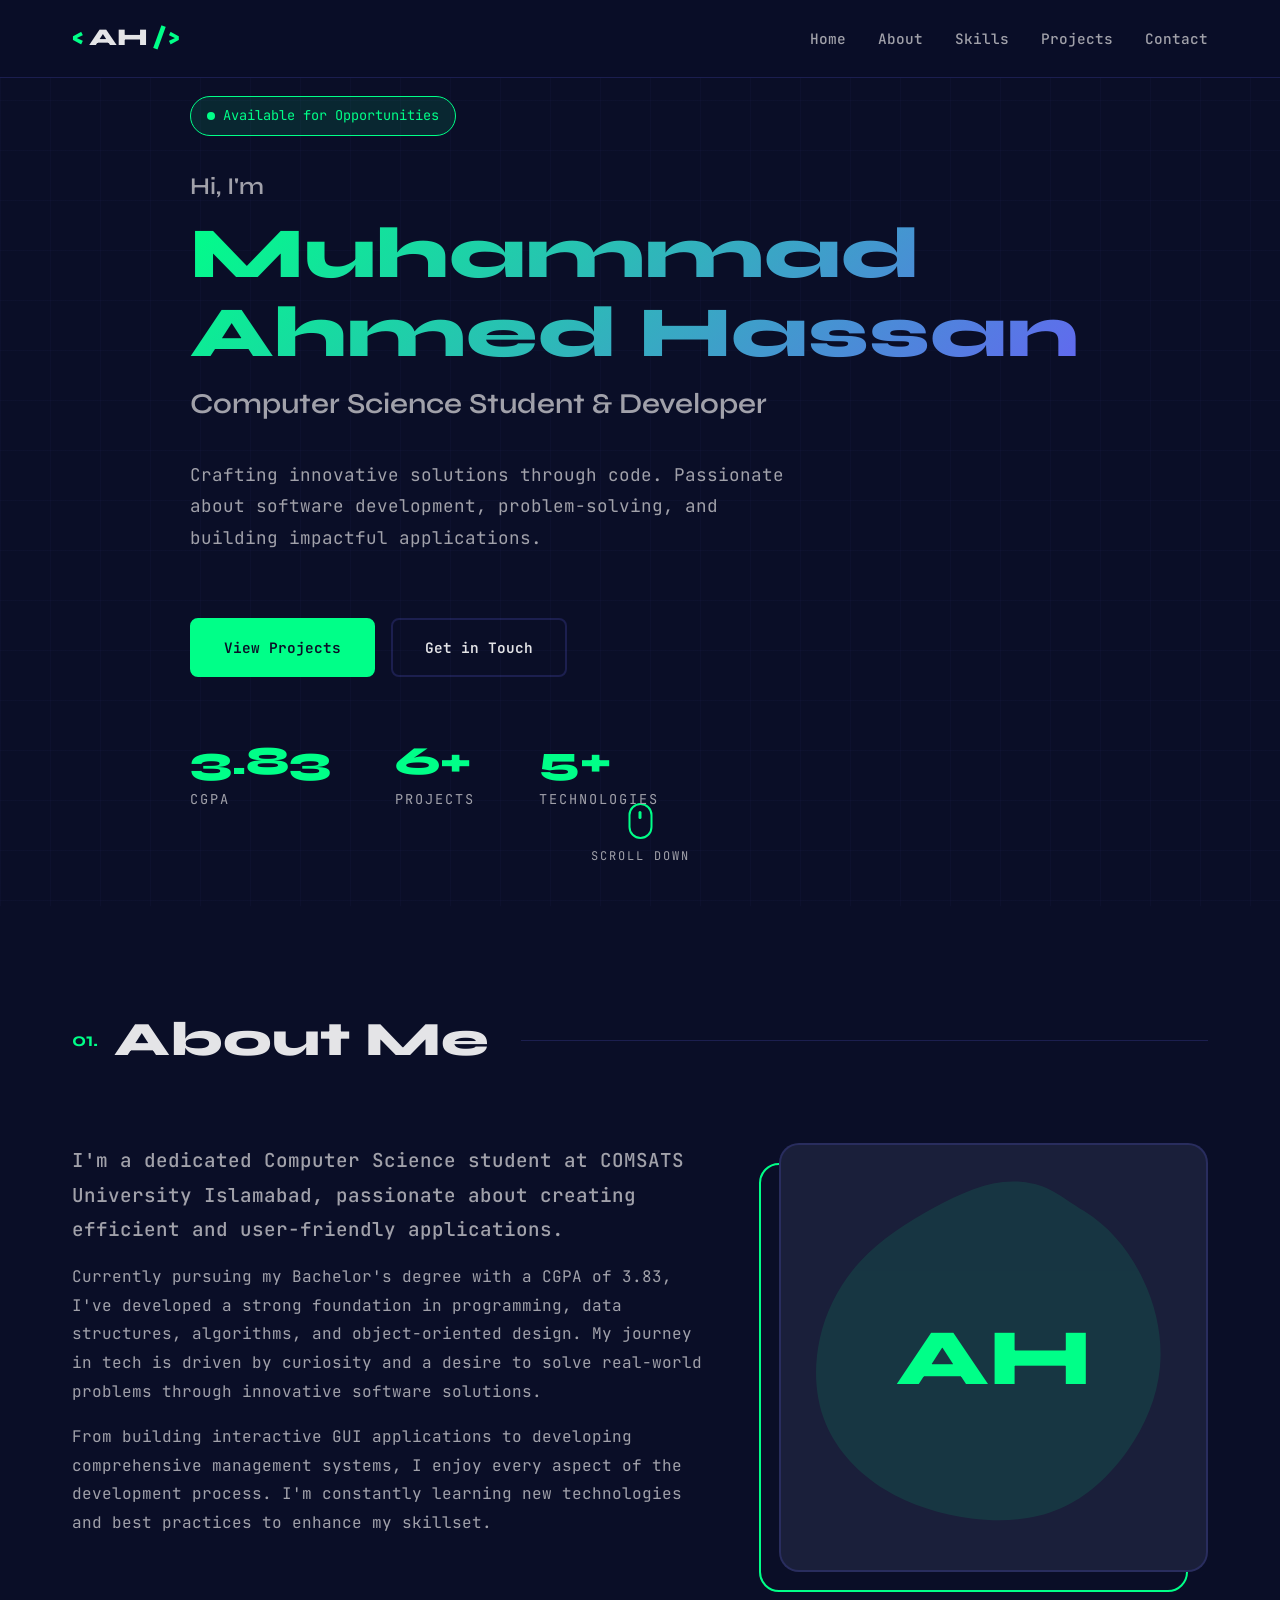
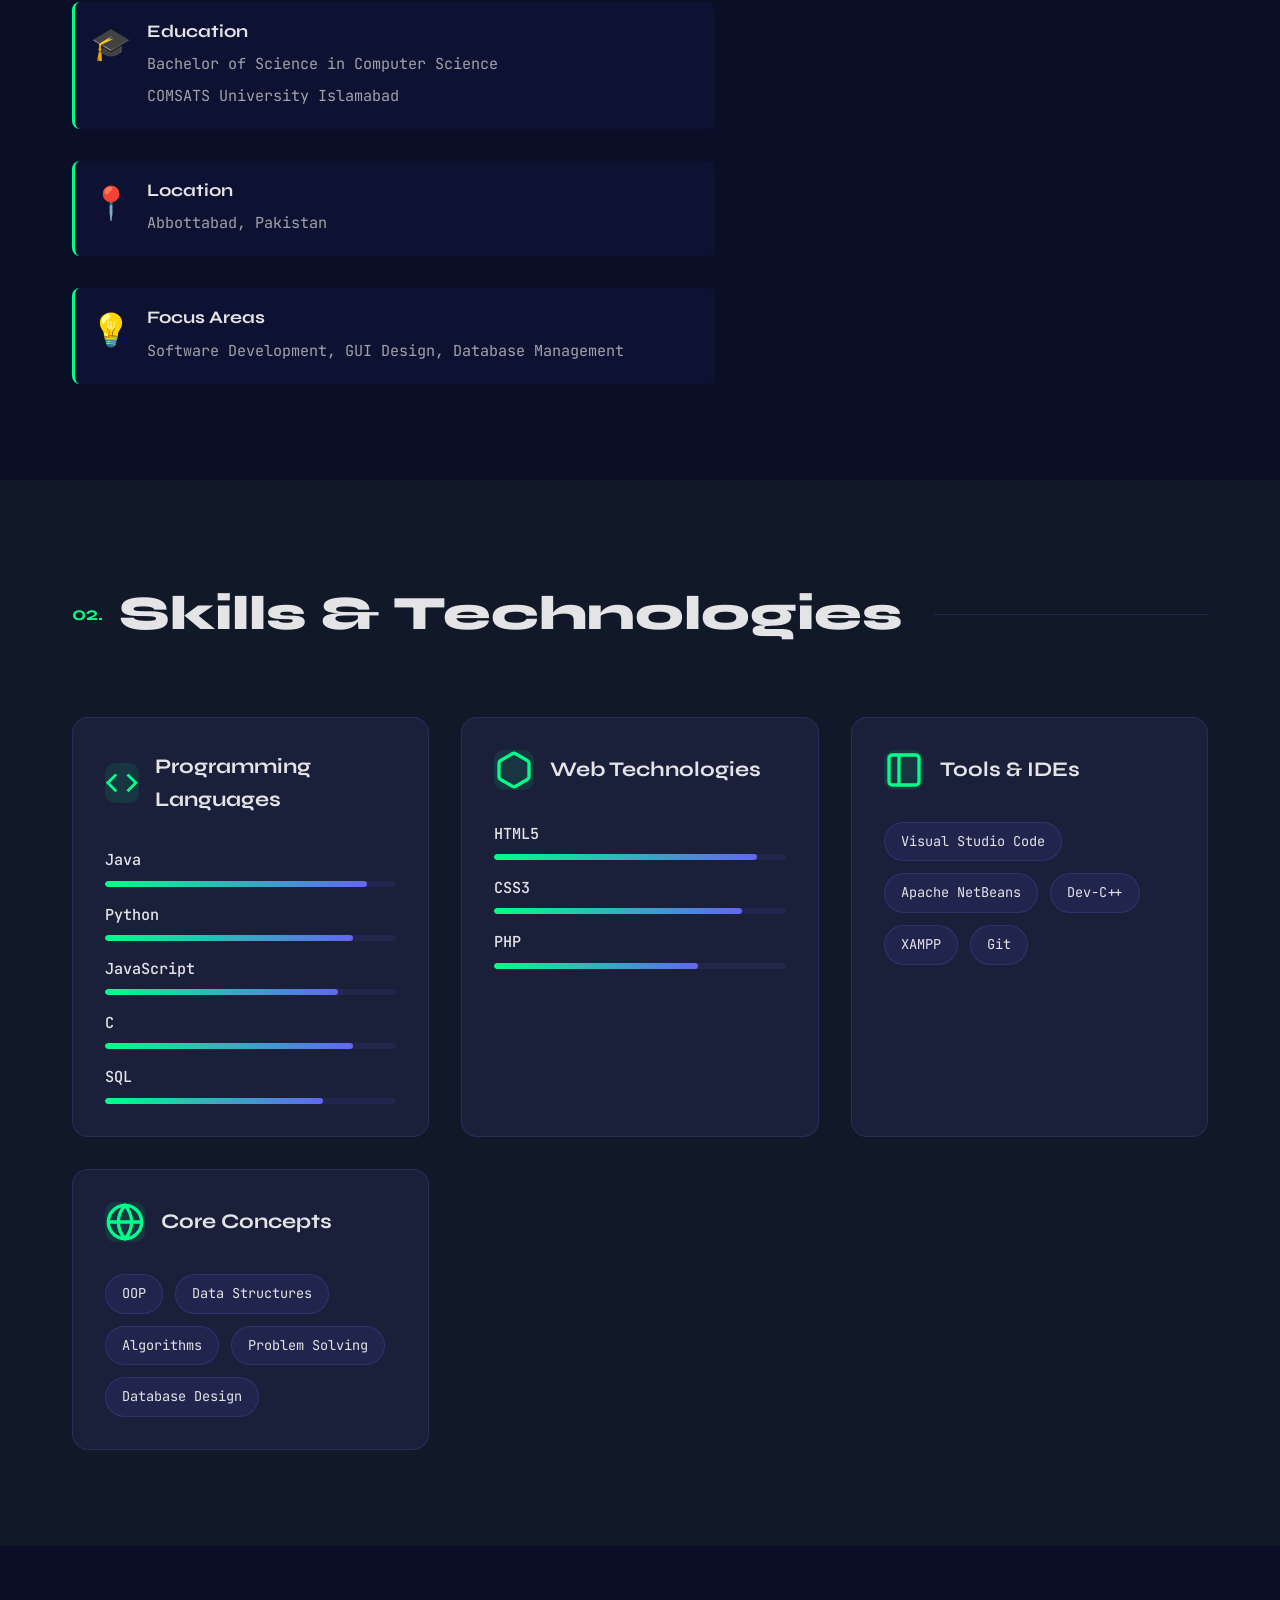
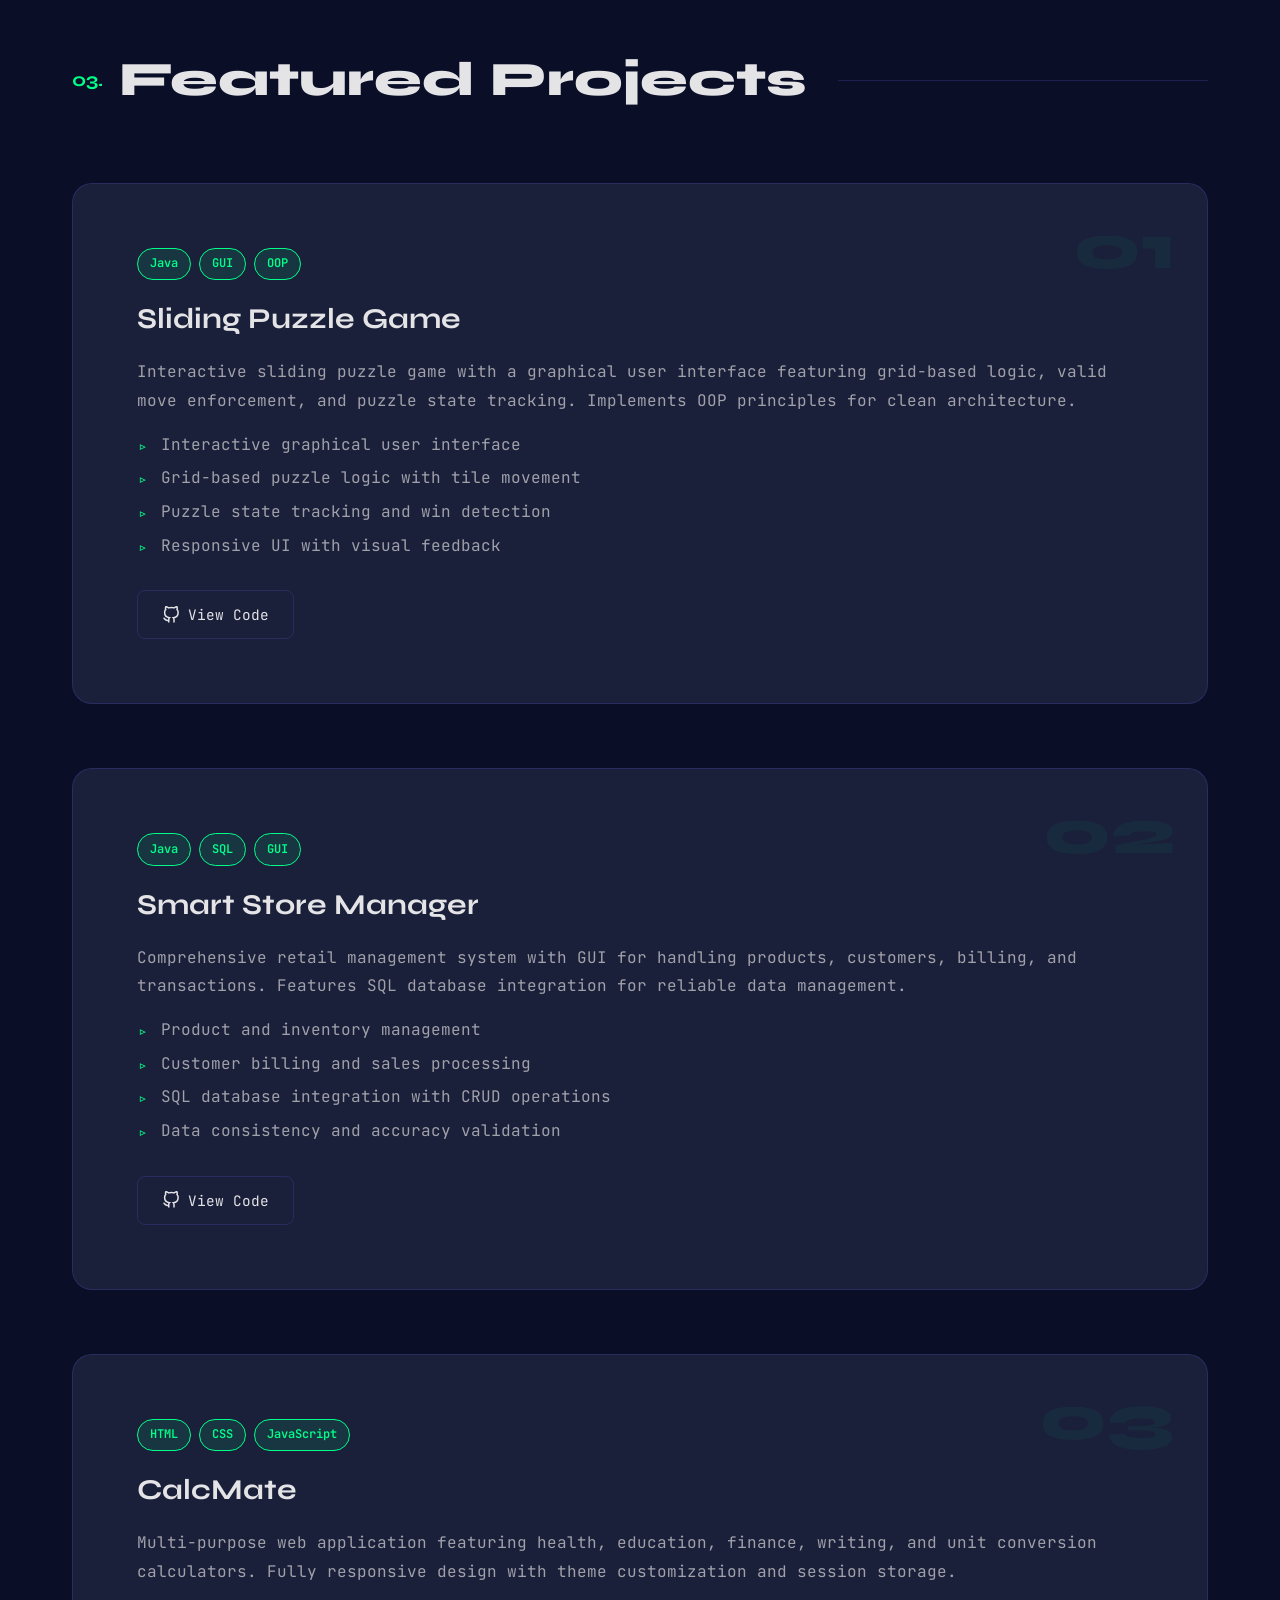
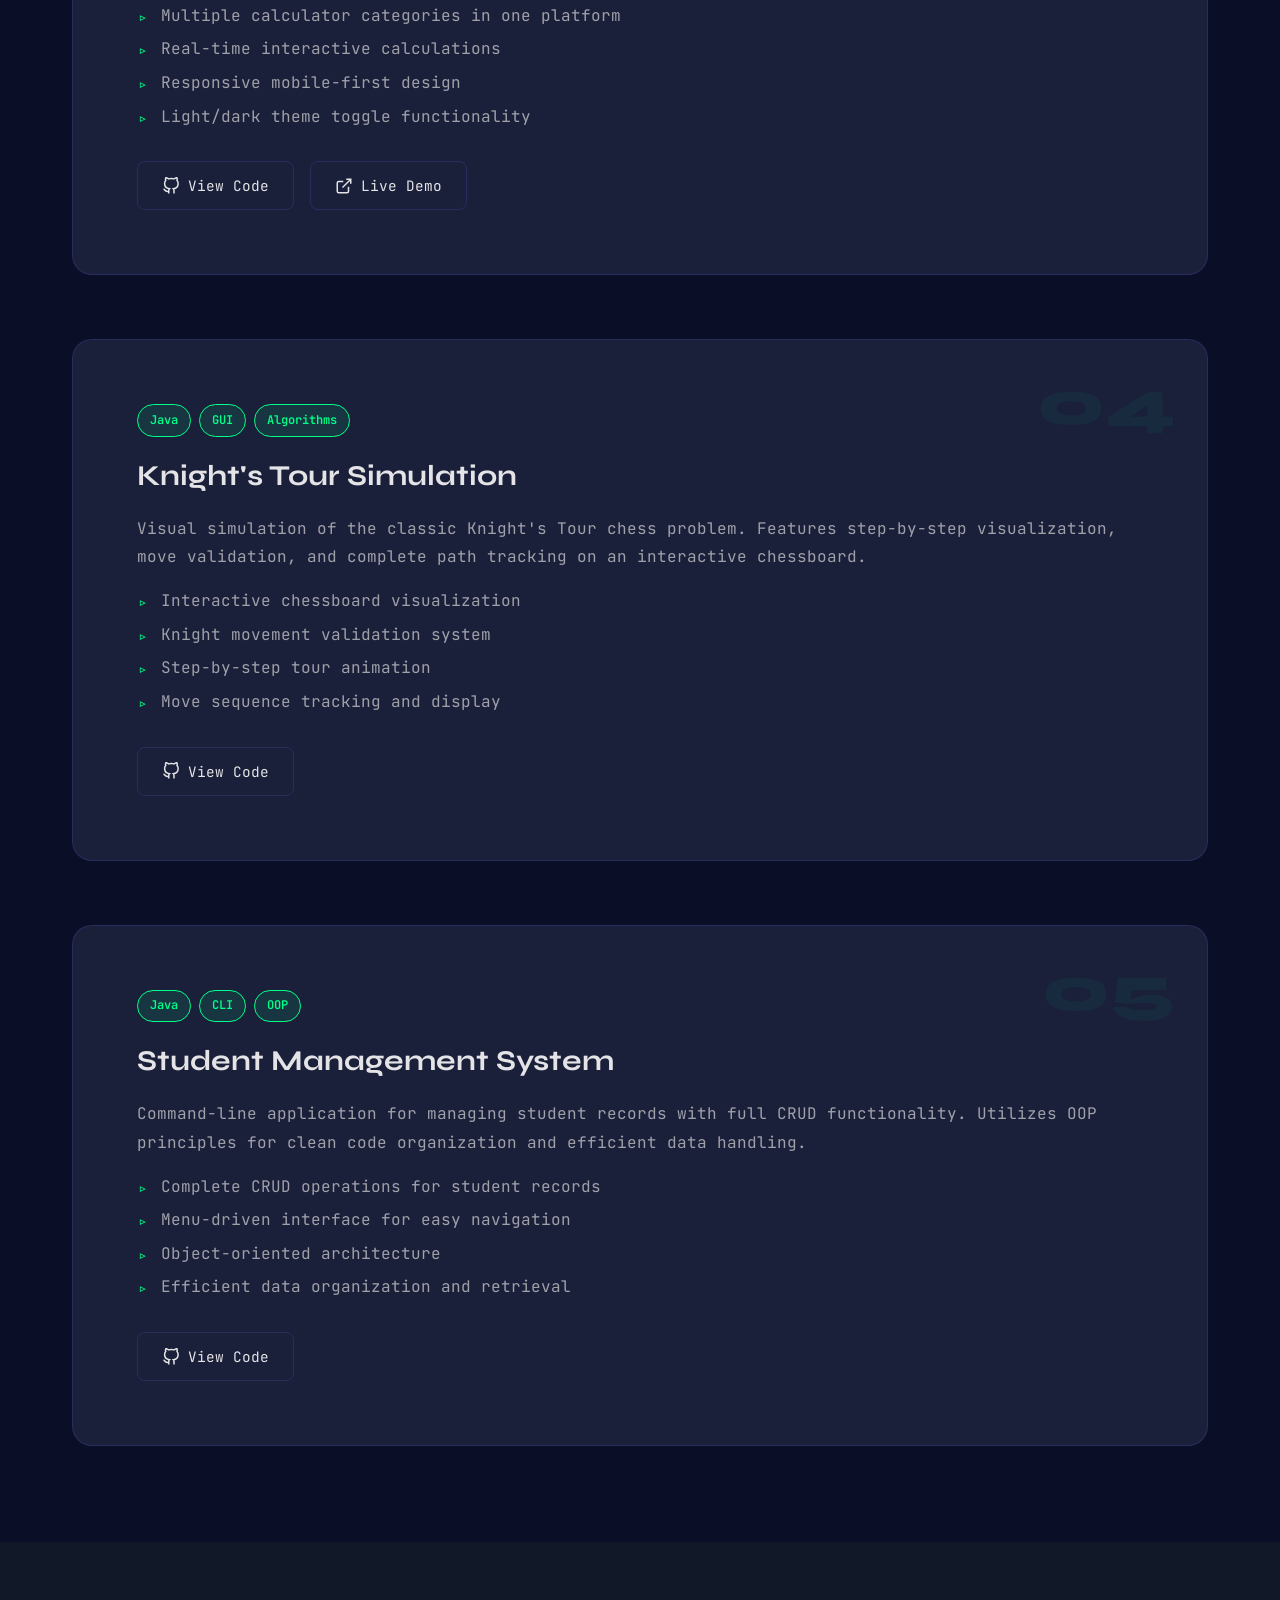
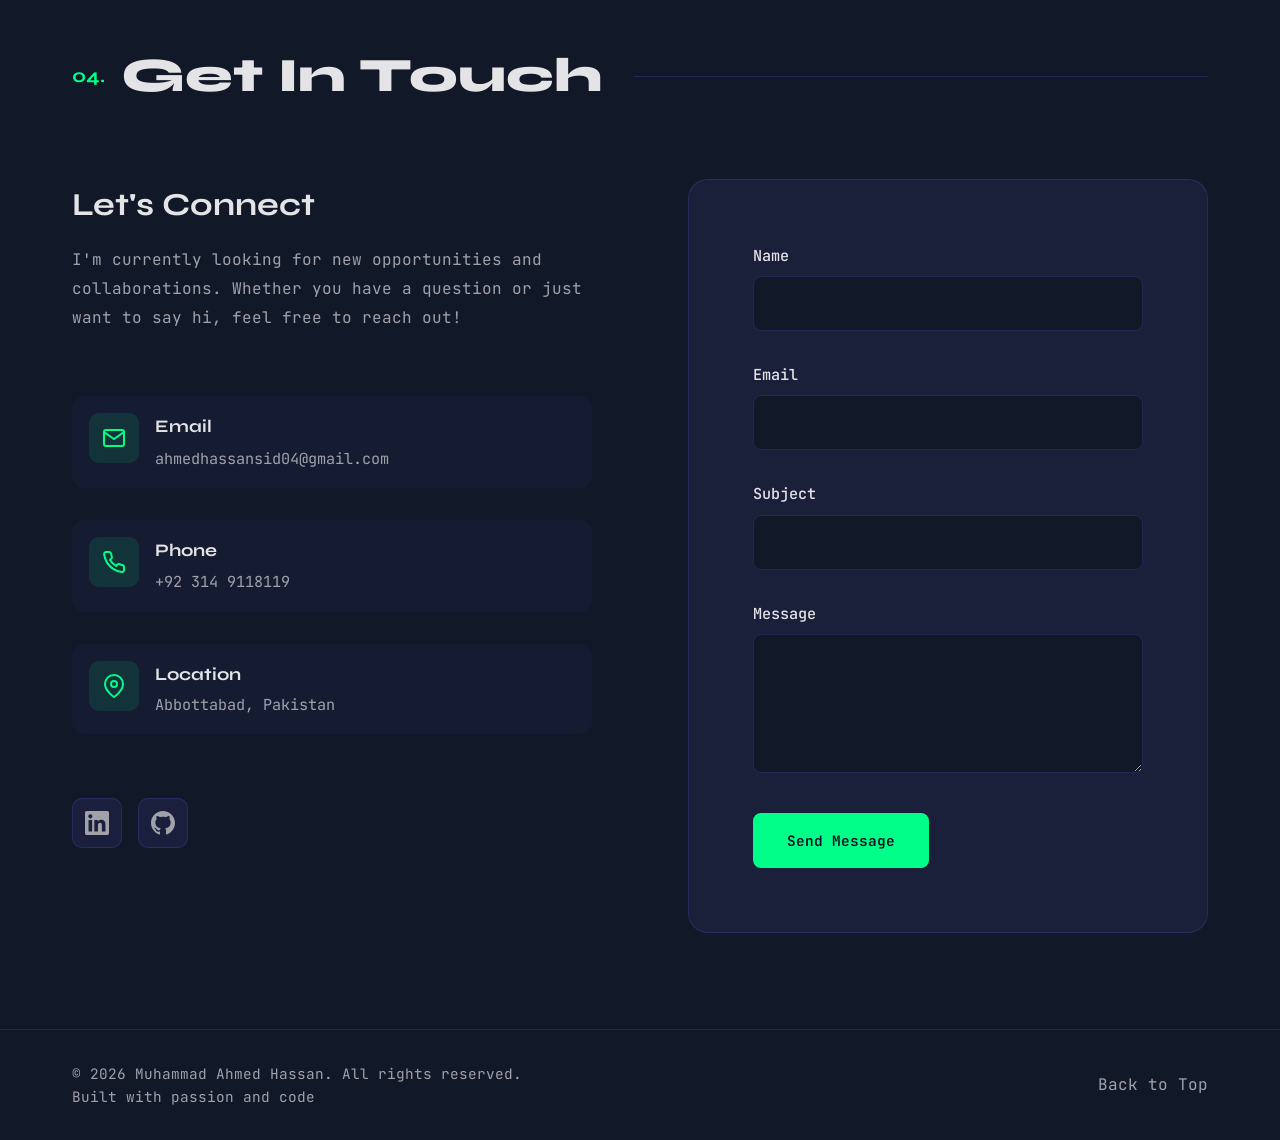
==== index.html @ cdd97c16 "Initial upload" ====
<!DOCTYPE html>
<html lang="en">
<head>
    <meta charset="UTF-8">
    <meta name="viewport" content="width=device-width, initial-scale=1.0">
    <title>Muhammad Ahmed Hassan - Computer Science Portfolio</title>
    <link rel="stylesheet" href="styles.css">
    <link href="https://fonts.googleapis.com/css2?family=Syne:wght@400;600;700;800&family=JetBrains+Mono:wght@300;400;500&display=swap" rel="stylesheet">
</head>
<body>
    <!-- Navigation -->
    <nav class="navbar" id="navbar">
        <div class="nav-container">
            <div class="logo">
                <span class="logo-bracket">&lt;</span>
                <span class="logo-text">AH</span>
                <span class="logo-bracket">/&gt;</span>
            </div>
            <ul class="nav-menu" id="nav-menu">
                <li><a href="#home" class="nav-link">Home</a></li>
                <li><a href="#about" class="nav-link">About</a></li>
                <li><a href="#skills" class="nav-link">Skills</a></li>
                <li><a href="#projects" class="nav-link">Projects</a></li>
                <li><a href="#contact" class="nav-link">Contact</a></li>
            </ul>
            <div class="hamburger" id="hamburger">
                <span></span>
                <span></span>
                <span></span>
            </div>
        </div>
    </nav>

    <!-- Hero Section -->
    <section id="home" class="hero">
        <div class="hero-grid"></div>
        <div class="hero-content">
            <div class="hero-tag">
                <span class="tag-dot"></span>
                Available for Opportunities
            </div>
            <h1 class="hero-title">
                <span class="title-line">Hi, I'm</span>
                <span class="title-name">Muhammad Ahmed Hassan</span>
                <span class="title-role">Computer Science Student & Developer</span>
            </h1>
            <p class="hero-description">
                Crafting innovative solutions through code. Passionate about software development, 
                problem-solving, and building impactful applications.
            </p>
            <div class="hero-buttons">
                <a href="#projects" class="btn btn-primary">View Projects</a>
                <a href="#contact" class="btn btn-secondary">Get in Touch</a>
            </div>
            <div class="hero-stats">
                <div class="stat">
                    <span class="stat-number">3.83</span>
                    <span class="stat-label">CGPA</span>
                </div>
                <div class="stat">
                    <span class="stat-number">6+</span>
                    <span class="stat-label">Projects</span>
                </div>
                <div class="stat">
                    <span class="stat-number">5+</span>
                    <span class="stat-label">Technologies</span>
                </div>
            </div>
        </div>
        <div class="scroll-indicator">
            <div class="mouse">
                <div class="wheel"></div>
            </div>
            <span>Scroll Down</span>
        </div>
    </section>

    <!-- About Section -->
    <section id="about" class="about">
        <div class="container">
            <div class="section-header">
                <span class="section-number">01.</span>
                <h2 class="section-title">About Me</h2>
                <div class="section-line"></div>
            </div>
            <div class="about-content">
                <div class="about-text">
                    <p class="about-intro">
                        I'm a dedicated Computer Science student at COMSATS University Islamabad, 
                        passionate about creating efficient and user-friendly applications.
                    </p>
                    <p>
                        Currently pursuing my Bachelor's degree with a CGPA of 3.83, I've developed 
                        a strong foundation in programming, data structures, algorithms, and 
                        object-oriented design. My journey in tech is driven by curiosity and 
                        a desire to solve real-world problems through innovative software solutions.
                    </p>
                    <p>
                        From building interactive GUI applications to developing comprehensive 
                        management systems, I enjoy every aspect of the development process. 
                        I'm constantly learning new technologies and best practices to enhance 
                        my skillset.
                    </p>
                    <div class="about-highlights">
                        <div class="highlight-item">
                            <div class="highlight-icon">🎓</div>
                            <div class="highlight-text">
                                <h4>Education</h4>
                                <p>Bachelor of Science in Computer Science</p>
                                <p class="highlight-detail">COMSATS University Islamabad</p>
                            </div>
                        </div>
                        <div class="highlight-item">
                            <div class="highlight-icon">📍</div>
                            <div class="highlight-text">
                                <h4>Location</h4>
                                <p>Abbottabad, Pakistan</p>
                            </div>
                        </div>
                        <div class="highlight-item">
                            <div class="highlight-icon">💡</div>
                            <div class="highlight-text">
                                <h4>Focus Areas</h4>
                                <p>Software Development, GUI Design, Database Management</p>
                            </div>
                        </div>
                    </div>
                </div>
                <div class="about-image">
                    <div class="image-frame">
                        <div class="image-placeholder">
                            <svg viewBox="0 0 200 200" xmlns="http://www.w3.org/2000/svg">
                                <path fill="#00ff88" d="M42.7,-68.9C54.9,-61.4,64.3,-49.7,70.5,-36.6C76.7,-23.6,79.7,-9.2,78.4,4.7C77.1,18.6,71.5,32,63.2,43.8C54.9,55.6,43.9,65.8,31.2,71.3C18.5,76.8,4.1,77.6,-10.3,75.8C-24.7,74,-39.1,69.6,-51.3,62.1C-63.5,54.6,-73.5,44,-78.8,31.5C-84.1,19,-84.7,4.6,-81.7,-8.9C-78.7,-22.4,-72.1,-35,-62.6,-45.3C-53.1,-55.6,-40.7,-63.6,-27.6,-70.7C-14.5,-77.8,-0.7,-84,12.8,-82.7C26.3,-81.4,30.5,-76.4,42.7,-68.9Z" transform="translate(100 100)" />
                            </svg>
                            <div class="profile-initial">AH</div>
                        </div>
                    </div>
                    <div class="image-decoration"></div>
                </div>
            </div>
        </div>
    </section>

    <!-- Skills Section -->
    <section id="skills" class="skills">
        <div class="container">
            <div class="section-header">
                <span class="section-number">02.</span>
                <h2 class="section-title">Skills & Technologies</h2>
                <div class="section-line"></div>
            </div>
            <div class="skills-grid">
                <div class="skill-category">
                    <div class="category-header">
                        <div class="category-icon">
                            <svg viewBox="0 0 24 24" fill="none" stroke="currentColor" stroke-width="2">
                                <polyline points="16 18 22 12 16 6"></polyline>
                                <polyline points="8 6 2 12 8 18"></polyline>
                            </svg>
                        </div>
                        <h3>Programming Languages</h3>
                    </div>
                    <div class="skills-list">
                        <div class="skill-item">
                            <span class="skill-name">Java</span>
                            <div class="skill-bar">
                                <div class="skill-progress" style="--progress: 90%"></div>
                            </div>
                        </div>
                        <div class="skill-item">
                            <span class="skill-name">Python</span>
                            <div class="skill-bar">
                                <div class="skill-progress" style="--progress: 85%"></div>
                            </div>
                        </div>
                        <div class="skill-item">
                            <span class="skill-name">JavaScript</span>
                            <div class="skill-bar">
                                <div class="skill-progress" style="--progress: 80%"></div>
                            </div>
                        </div>
                        <div class="skill-item">
                            <span class="skill-name">C</span>
                            <div class="skill-bar">
                                <div class="skill-progress" style="--progress: 85%"></div>
                            </div>
                        </div>
                        <div class="skill-item">
                            <span class="skill-name">SQL</span>
                            <div class="skill-bar">
                                <div class="skill-progress" style="--progress: 75%"></div>
                            </div>
                        </div>
                    </div>
                </div>

                <div class="skill-category">
                    <div class="category-header">
                        <div class="category-icon">
                            <svg viewBox="0 0 24 24" fill="none" stroke="currentColor" stroke-width="2">
                                <path d="M21 16V8a2 2 0 0 0-1-1.73l-7-4a2 2 0 0 0-2 0l-7 4A2 2 0 0 0 3 8v8a2 2 0 0 0 1 1.73l7 4a2 2 0 0 0 2 0l7-4A2 2 0 0 0 21 16z"></path>
                            </svg>
                        </div>
                        <h3>Web Technologies</h3>
                    </div>
                    <div class="skills-list">
                        <div class="skill-item">
                            <span class="skill-name">HTML5</span>
                            <div class="skill-bar">
                                <div class="skill-progress" style="--progress: 90%"></div>
                            </div>
                        </div>
                        <div class="skill-item">
                            <span class="skill-name">CSS3</span>
                            <div class="skill-bar">
                                <div class="skill-progress" style="--progress: 85%"></div>
                            </div>
                        </div>
                        <div class="skill-item">
                            <span class="skill-name">PHP</span>
                            <div class="skill-bar">
                                <div class="skill-progress" style="--progress: 70%"></div>
                            </div>
                        </div>
                    </div>
                </div>

                <div class="skill-category">
                    <div class="category-header">
                        <div class="category-icon">
                            <svg viewBox="0 0 24 24" fill="none" stroke="currentColor" stroke-width="2">
                                <rect x="3" y="3" width="18" height="18" rx="2" ry="2"></rect>
                                <line x1="9" y1="3" x2="9" y2="21"></line>
                            </svg>
                        </div>
                        <h3>Tools & IDEs</h3>
                    </div>
                    <div class="tech-tags">
                        <span class="tech-tag">Visual Studio Code</span>
                        <span class="tech-tag">Apache NetBeans</span>
                        <span class="tech-tag">Dev-C++</span>
                        <span class="tech-tag">XAMPP</span>
                        <span class="tech-tag">Git</span>
                    </div>
                </div>

                <div class="skill-category">
                    <div class="category-header">
                        <div class="category-icon">
                            <svg viewBox="0 0 24 24" fill="none" stroke="currentColor" stroke-width="2">
                                <circle cx="12" cy="12" r="10"></circle>
                                <line x1="2" y1="12" x2="22" y2="12"></line>
                                <path d="M12 2a15.3 15.3 0 0 1 4 10 15.3 15.3 0 0 1-4 10 15.3 15.3 0 0 1-4-10 15.3 15.3 0 0 1 4-10z"></path>
                            </svg>
                        </div>
                        <h3>Core Concepts</h3>
                    </div>
                    <div class="tech-tags">
                        <span class="tech-tag">OOP</span>
                        <span class="tech-tag">Data Structures</span>
                        <span class="tech-tag">Algorithms</span>
                        <span class="tech-tag">Problem Solving</span>
                        <span class="tech-tag">Database Design</span>
                    </div>
                </div>
            </div>
        </div>
    </section>

    <!-- Projects Section -->
    <section id="projects" class="projects">
        <div class="container">
            <div class="section-header">
                <span class="section-number">03.</span>
                <h2 class="section-title">Featured Projects</h2>
                <div class="section-line"></div>
            </div>
            <div class="projects-grid">
                <!-- Project 1 -->
                <div class="project-card" data-category="java">
                    <div class="project-number">01</div>
                    <div class="project-content">
                        <div class="project-tags">
                            <span class="tag">Java</span>
                            <span class="tag">GUI</span>
                            <span class="tag">OOP</span>
                        </div>
                        <h3 class="project-title">Sliding Puzzle Game</h3>
                        <p class="project-description">
                            Interactive sliding puzzle game with a graphical user interface featuring 
                            grid-based logic, valid move enforcement, and puzzle state tracking. 
                            Implements OOP principles for clean architecture.
                        </p>
                        <ul class="project-features">
                            <li>Interactive graphical user interface</li>
                            <li>Grid-based puzzle logic with tile movement</li>
                            <li>Puzzle state tracking and win detection</li>
                            <li>Responsive UI with visual feedback</li>
                        </ul>
                        <div class="project-links">
                            <a href="#" class="project-link">
                                <svg viewBox="0 0 24 24" fill="none" stroke="currentColor" stroke-width="2">
                                    <path d="M9 19c-5 1.5-5-2.5-7-3m14 6v-3.87a3.37 3.37 0 0 0-.94-2.61c3.14-.35 6.44-1.54 6.44-7A5.44 5.44 0 0 0 20 4.77 5.07 5.07 0 0 0 19.91 1S18.73.65 16 2.48a13.38 13.38 0 0 0-7 0C6.27.65 5.09 1 5.09 1A5.07 5.07 0 0 0 5 4.77a5.44 5.44 0 0 0-1.5 3.78c0 5.42 3.3 6.61 6.44 7A3.37 3.37 0 0 0 9 18.13V22"></path>
                                </svg>
                                View Code
                            </a>
                        </div>
                    </div>
                </div>

                <!-- Project 2 -->
                <div class="project-card" data-category="java">
                    <div class="project-number">02</div>
                    <div class="project-content">
                        <div class="project-tags">
                            <span class="tag">Java</span>
                            <span class="tag">SQL</span>
                            <span class="tag">GUI</span>
                        </div>
                        <h3 class="project-title">Smart Store Manager</h3>
                        <p class="project-description">
                            Comprehensive retail management system with GUI for handling products, 
                            customers, billing, and transactions. Features SQL database integration 
                            for reliable data management.
                        </p>
                        <ul class="project-features">
                            <li>Product and inventory management</li>
                            <li>Customer billing and sales processing</li>
                            <li>SQL database integration with CRUD operations</li>
                            <li>Data consistency and accuracy validation</li>
                        </ul>
                        <div class="project-links">
                            <a href="#" class="project-link">
                                <svg viewBox="0 0 24 24" fill="none" stroke="currentColor" stroke-width="2">
                                    <path d="M9 19c-5 1.5-5-2.5-7-3m14 6v-3.87a3.37 3.37 0 0 0-.94-2.61c3.14-.35 6.44-1.54 6.44-7A5.44 5.44 0 0 0 20 4.77 5.07 5.07 0 0 0 19.91 1S18.73.65 16 2.48a13.38 13.38 0 0 0-7 0C6.27.65 5.09 1 5.09 1A5.07 5.07 0 0 0 5 4.77a5.44 5.44 0 0 0-1.5 3.78c0 5.42 3.3 6.61 6.44 7A3.37 3.37 0 0 0 9 18.13V22"></path>
                                </svg>
                                View Code
                            </a>
                        </div>
                    </div>
                </div>

                <!-- Project 3 -->
                <div class="project-card" data-category="web">
                    <div class="project-number">03</div>
                    <div class="project-content">
                        <div class="project-tags">
                            <span class="tag">HTML</span>
                            <span class="tag">CSS</span>
                            <span class="tag">JavaScript</span>
                        </div>
                        <h3 class="project-title">CalcMate</h3>
                        <p class="project-description">
                            Multi-purpose web application featuring health, education, finance, 
                            writing, and unit conversion calculators. Fully responsive design 
                            with theme customization and session storage.
                        </p>
                        <ul class="project-features">
                            <li>Multiple calculator categories in one platform</li>
                            <li>Real-time interactive calculations</li>
                            <li>Responsive mobile-first design</li>
                            <li>Light/dark theme toggle functionality</li>
                        </ul>
                        <div class="project-links">
                            <a href="#" class="project-link">
                                <svg viewBox="0 0 24 24" fill="none" stroke="currentColor" stroke-width="2">
                                    <path d="M9 19c-5 1.5-5-2.5-7-3m14 6v-3.87a3.37 3.37 0 0 0-.94-2.61c3.14-.35 6.44-1.54 6.44-7A5.44 5.44 0 0 0 20 4.77 5.07 5.07 0 0 0 19.91 1S18.73.65 16 2.48a13.38 13.38 0 0 0-7 0C6.27.65 5.09 1 5.09 1A5.07 5.07 0 0 0 5 4.77a5.44 5.44 0 0 0-1.5 3.78c0 5.42 3.3 6.61 6.44 7A3.37 3.37 0 0 0 9 18.13V22"></path>
                                </svg>
                                View Code
                            </a>
                            <a href="#" class="project-link">
                                <svg viewBox="0 0 24 24" fill="none" stroke="currentColor" stroke-width="2">
                                    <path d="M18 13v6a2 2 0 0 1-2 2H5a2 2 0 0 1-2-2V8a2 2 0 0 1 2-2h6"></path>
                                    <polyline points="15 3 21 3 21 9"></polyline>
                                    <line x1="10" y1="14" x2="21" y2="3"></line>
                                </svg>
                                Live Demo
                            </a>
                        </div>
                    </div>
                </div>

                <!-- Project 4 -->
                <div class="project-card" data-category="java">
                    <div class="project-number">04</div>
                    <div class="project-content">
                        <div class="project-tags">
                            <span class="tag">Java</span>
                            <span class="tag">GUI</span>
                            <span class="tag">Algorithms</span>
                        </div>
                        <h3 class="project-title">Knight's Tour Simulation</h3>
                        <p class="project-description">
                            Visual simulation of the classic Knight's Tour chess problem. Features 
                            step-by-step visualization, move validation, and complete path tracking 
                            on an interactive chessboard.
                        </p>
                        <ul class="project-features">
                            <li>Interactive chessboard visualization</li>
                            <li>Knight movement validation system</li>
                            <li>Step-by-step tour animation</li>
                            <li>Move sequence tracking and display</li>
                        </ul>
                        <div class="project-links">
                            <a href="#" class="project-link">
                                <svg viewBox="0 0 24 24" fill="none" stroke="currentColor" stroke-width="2">
                                    <path d="M9 19c-5 1.5-5-2.5-7-3m14 6v-3.87a3.37 3.37 0 0 0-.94-2.61c3.14-.35 6.44-1.54 6.44-7A5.44 5.44 0 0 0 20 4.77 5.07 5.07 0 0 0 19.91 1S18.73.65 16 2.48a13.38 13.38 0 0 0-7 0C6.27.65 5.09 1 5.09 1A5.07 5.07 0 0 0 5 4.77a5.44 5.44 0 0 0-1.5 3.78c0 5.42 3.3 6.61 6.44 7A3.37 3.37 0 0 0 9 18.13V22"></path>
                                </svg>
                                View Code
                            </a>
                        </div>
                    </div>
                </div>

                <!-- Project 5 -->
                <div class="project-card" data-category="java">
                    <div class="project-number">05</div>
                    <div class="project-content">
                        <div class="project-tags">
                            <span class="tag">Java</span>
                            <span class="tag">CLI</span>
                            <span class="tag">OOP</span>
                        </div>
                        <h3 class="project-title">Student Management System</h3>
                        <p class="project-description">
                            Command-line application for managing student records with full CRUD 
                            functionality. Utilizes OOP principles for clean code organization 
                            and efficient data handling.
                        </p>
                        <ul class="project-features">
                            <li>Complete CRUD operations for student records</li>
                            <li>Menu-driven interface for easy navigation</li>
                            <li>Object-oriented architecture</li>
                            <li>Efficient data organization and retrieval</li>
                        </ul>
                        <div class="project-links">
                            <a href="#" class="project-link">
                                <svg viewBox="0 0 24 24" fill="none" stroke="currentColor" stroke-width="2">
                                    <path d="M9 19c-5 1.5-5-2.5-7-3m14 6v-3.87a3.37 3.37 0 0 0-.94-2.61c3.14-.35 6.44-1.54 6.44-7A5.44 5.44 0 0 0 20 4.77 5.07 5.07 0 0 0 19.91 1S18.73.65 16 2.48a13.38 13.38 0 0 0-7 0C6.27.65 5.09 1 5.09 1A5.07 5.07 0 0 0 5 4.77a5.44 5.44 0 0 0-1.5 3.78c0 5.42 3.3 6.61 6.44 7A3.37 3.37 0 0 0 9 18.13V22"></path>
                                </svg>
                                View Code
                            </a>
                        </div>
                    </div>
                </div>
            </div>
        </div>
    </section>

    <!-- Contact Section -->
    <section id="contact" class="contact">
        <div class="container">
            <div class="section-header">
                <span class="section-number">04.</span>
                <h2 class="section-title">Get In Touch</h2>
                <div class="section-line"></div>
            </div>
            <div class="contact-content">
                <div class="contact-info">
                    <h3>Let's Connect</h3>
                    <p>
                        I'm currently looking for new opportunities and collaborations. 
                        Whether you have a question or just want to say hi, feel free to reach out!
                    </p>
                    <div class="contact-details">
                        <div class="contact-item">
                            <div class="contact-icon">
                                <svg viewBox="0 0 24 24" fill="none" stroke="currentColor" stroke-width="2">
                                    <path d="M4 4h16c1.1 0 2 .9 2 2v12c0 1.1-.9 2-2 2H4c-1.1 0-2-.9-2-2V6c0-1.1.9-2 2-2z"></path>
                                    <polyline points="22,6 12,13 2,6"></polyline>
                                </svg>
                            </div>
                            <div class="contact-text">
                                <h4>Email</h4>
                                <a href="mailto:ahmedhassansid04@gmail.com">ahmedhassansid04@gmail.com</a>
                            </div>
                        </div>
                        <div class="contact-item">
                            <div class="contact-icon">
                                <svg viewBox="0 0 24 24" fill="none" stroke="currentColor" stroke-width="2">
                                    <path d="M22 16.92v3a2 2 0 0 1-2.18 2 19.79 19.79 0 0 1-8.63-3.07 19.5 19.5 0 0 1-6-6 19.79 19.79 0 0 1-3.07-8.67A2 2 0 0 1 4.11 2h3a2 2 0 0 1 2 1.72 12.84 12.84 0 0 0 .7 2.81 2 2 0 0 1-.45 2.11L8.09 9.91a16 16 0 0 0 6 6l1.27-1.27a2 2 0 0 1 2.11-.45 12.84 12.84 0 0 0 2.81.7A2 2 0 0 1 22 16.92z"></path>
                                </svg>
                            </div>
                            <div class="contact-text">
                                <h4>Phone</h4>
                                <a href="tel:+923149118119">+92 314 9118119</a>
                            </div>
                        </div>
                        <div class="contact-item">
                            <div class="contact-icon">
                                <svg viewBox="0 0 24 24" fill="none" stroke="currentColor" stroke-width="2">
                                    <path d="M21 10c0 7-9 13-9 13s-9-6-9-13a9 9 0 0 1 18 0z"></path>
                                    <circle cx="12" cy="10" r="3"></circle>
                                </svg>
                            </div>
                            <div class="contact-text">
                                <h4>Location</h4>
                                <p>Abbottabad, Pakistan</p>
                            </div>
                        </div>
                    </div>
                    <div class="social-links">
                        <a href="https://linkedin.com/in/ahmed-hassan-04-" target="_blank" class="social-link" aria-label="LinkedIn">
                            <svg viewBox="0 0 24 24" fill="currentColor">
                                <path d="M20.447 20.452h-3.554v-5.569c0-1.328-.027-3.037-1.852-3.037-1.853 0-2.136 1.445-2.136 2.939v5.667H9.351V9h3.414v1.561h.046c.477-.9 1.637-1.85 3.37-1.85 3.601 0 4.267 2.37 4.267 5.455v6.286zM5.337 7.433c-1.144 0-2.063-.926-2.063-2.065 0-1.138.92-2.063 2.063-2.063 1.14 0 2.064.925 2.064 2.063 0 1.139-.925 2.065-2.064 2.065zm1.782 13.019H3.555V9h3.564v11.452zM22.225 0H1.771C.792 0 0 .774 0 1.729v20.542C0 23.227.792 24 1.771 24h20.451C23.2 24 24 23.227 24 22.271V1.729C24 .774 23.2 0 22.222 0h.003z"/>
                            </svg>
                        </a>
                        <a href="https://github.com/ahmedhassan04" target="_blank" class="social-link" aria-label="GitHub">
                            <svg viewBox="0 0 24 24" fill="currentColor">
                                <path d="M12 0c-6.626 0-12 5.373-12 12 0 5.302 3.438 9.8 8.207 11.387.599.111.793-.261.793-.577v-2.234c-3.338.726-4.033-1.416-4.033-1.416-.546-1.387-1.333-1.756-1.333-1.756-1.089-.745.083-.729.083-.729 1.205.084 1.839 1.237 1.839 1.237 1.07 1.834 2.807 1.304 3.492.997.107-.775.418-1.305.762-1.604-2.665-.305-5.467-1.334-5.467-5.931 0-1.311.469-2.381 1.236-3.221-.124-.303-.535-1.524.117-3.176 0 0 1.008-.322 3.301 1.23.957-.266 1.983-.399 3.003-.404 1.02.005 2.047.138 3.006.404 2.291-1.552 3.297-1.23 3.297-1.23.653 1.653.242 2.874.118 3.176.77.84 1.235 1.911 1.235 3.221 0 4.609-2.807 5.624-5.479 5.921.43.372.823 1.102.823 2.222v3.293c0 .319.192.694.801.576 4.765-1.589 8.199-6.086 8.199-11.386 0-6.627-5.373-12-12-12z"/>
                            </svg>
                        </a>
                    </div>
                </div>
                <div class="contact-form">
                    <form id="contactForm">
                        <div class="form-group">
                            <label for="name">Name</label>
                            <input type="text" id="name" name="name" required>
                        </div>
                        <div class="form-group">
                            <label for="email">Email</label>
                            <input type="email" id="email" name="email" required>
                        </div>
                        <div class="form-group">
                            <label for="subject">Subject</label>
                            <input type="text" id="subject" name="subject" required>
                        </div>
                        <div class="form-group">
                            <label for="message">Message</label>
                            <textarea id="message" name="message" rows="5" required></textarea>
                        </div>
                        <button type="submit" class="btn btn-primary">Send Message</button>
                    </form>
                </div>
            </div>
        </div>
    </section>

    <!-- Footer -->
    <footer class="footer">
        <div class="container">
            <div class="footer-content">
                <div class="footer-text">
                    <p>&copy; 2026 Muhammad Ahmed Hassan. All rights reserved.</p>
                    <p>Built with passion and code</p>
                </div>
                <div class="footer-links">
                    <a href="#home">Back to Top</a>
                </div>
            </div>
        </div>
    </footer>

    <script src="script.js"></script>
</body>
</html>
---- styles.css ----
/* ========================================
   CSS Variables & Reset
   ======================================== */
:root {
    /* Colors */
    --primary: #00ff88;
    --primary-dark: #00cc6d;
    --secondary: #0a0e27;
    --accent: #6366f1;
    --text-primary: #e4e4e7;
    --text-secondary: #a1a1aa;
    --bg-primary: #0a0e27;
    --bg-secondary: #111827;
    --bg-card: #1a1f3a;
    --border-color: rgba(99, 102, 241, 0.2);
    
    /* Typography */
    --font-display: 'Syne', sans-serif;
    --font-body: 'JetBrains Mono', monospace;
    
    /* Spacing */
    --spacing-xs: 0.5rem;
    --spacing-sm: 1rem;
    --spacing-md: 2rem;
    --spacing-lg: 4rem;
    --spacing-xl: 6rem;
    
    /* Transitions */
    --transition-fast: 0.2s ease;
    --transition-normal: 0.3s ease;
    --transition-slow: 0.6s ease;
}

* {
    margin: 0;
    padding: 0;
    box-sizing: border-box;
}

html {
    scroll-behavior: smooth;
    scroll-padding-top: 80px;
}

body {
    font-family: var(--font-body);
    background: var(--bg-primary);
    color: var(--text-primary);
    line-height: 1.6;
    overflow-x: hidden;
}

.container {
    max-width: 1200px;
    margin: 0 auto;
    padding: 0 var(--spacing-md);
}

/* ========================================
   Navigation
   ======================================== */
.navbar {
    position: fixed;
    top: 0;
    left: 0;
    right: 0;
    background: rgba(10, 14, 39, 0.95);
    backdrop-filter: blur(10px);
    border-bottom: 1px solid var(--border-color);
    z-index: 1000;
    transition: var(--transition-normal);
}

.nav-container {
    max-width: 1200px;
    margin: 0 auto;
    padding: 1.2rem var(--spacing-md);
    display: flex;
    justify-content: space-between;
    align-items: center;
}

.logo {
    font-family: var(--font-display);
    font-size: 1.5rem;
    font-weight: 800;
    display: flex;
    align-items: center;
    gap: 0.25rem;
}

.logo-bracket {
    color: var(--primary);
}

.logo-text {
    color: var(--text-primary);
}

.nav-menu {
    display: flex;
    list-style: none;
    gap: var(--spacing-md);
}

.nav-link {
    color: var(--text-secondary);
    text-decoration: none;
    font-size: 0.9rem;
    font-weight: 500;
    transition: var(--transition-fast);
    position: relative;
}

.nav-link::after {
    content: '';
    position: absolute;
    bottom: -5px;
    left: 0;
    width: 0;
    height: 2px;
    background: var(--primary);
    transition: var(--transition-normal);
}

.nav-link:hover {
    color: var(--primary);
}

.nav-link:hover::after {
    width: 100%;
}

.hamburger {
    display: none;
    flex-direction: column;
    gap: 5px;
    cursor: pointer;
}

.hamburger span {
    width: 25px;
    height: 2px;
    background: var(--primary);
    transition: var(--transition-fast);
}

/* ========================================
   Hero Section
   ======================================== */
.hero {
    min-height: 100vh;
    display: flex;
    align-items: center;
    justify-content: center;
    position: relative;
    padding: var(--spacing-xl) var(--spacing-md);
    overflow: hidden;
}

.hero-grid {
    position: absolute;
    top: 0;
    left: 0;
    right: 0;
    bottom: 0;
    background-image: 
        linear-gradient(rgba(99, 102, 241, 0.03) 1px, transparent 1px),
        linear-gradient(90deg, rgba(99, 102, 241, 0.03) 1px, transparent 1px);
    background-size: 50px 50px;
    animation: gridMove 20s linear infinite;
}

@keyframes gridMove {
    0% {
        transform: translate(0, 0);
    }
    100% {
        transform: translate(50px, 50px);
    }
}

.hero-content {
    max-width: 900px;
    position: relative;
    z-index: 1;
    animation: fadeInUp 1s ease;
}

@keyframes fadeInUp {
    from {
        opacity: 0;
        transform: translateY(30px);
    }
    to {
        opacity: 1;
        transform: translateY(0);
    }
}

.hero-tag {
    display: inline-flex;
    align-items: center;
    gap: 0.5rem;
    padding: 0.5rem 1rem;
    background: rgba(0, 255, 136, 0.1);
    border: 1px solid var(--primary);
    border-radius: 50px;
    font-size: 0.85rem;
    color: var(--primary);
    margin-bottom: var(--spacing-md);
    animation: fadeInUp 1s ease 0.2s backwards;
}

.tag-dot {
    width: 8px;
    height: 8px;
    background: var(--primary);
    border-radius: 50%;
    animation: pulse 2s ease-in-out infinite;
}

@keyframes pulse {
    0%, 100% {
        opacity: 1;
    }
    50% {
        opacity: 0.5;
    }
}

.hero-title {
    font-family: var(--font-display);
    display: flex;
    flex-direction: column;
    gap: 0.5rem;
    margin-bottom: var(--spacing-md);
}

.title-line {
    font-size: 1.5rem;
    font-weight: 600;
    color: var(--text-secondary);
    animation: fadeInUp 1s ease 0.3s backwards;
}

.title-name {
    font-size: clamp(2.5rem, 7vw, 4.5rem);
    font-weight: 800;
    background: linear-gradient(135deg, var(--primary) 0%, var(--accent) 100%);
    -webkit-background-clip: text;
    -webkit-text-fill-color: transparent;
    background-clip: text;
    line-height: 1.1;
    animation: fadeInUp 1s ease 0.4s backwards;
}

.title-role {
    font-size: clamp(1.2rem, 3vw, 1.8rem);
    font-weight: 600;
    color: var(--text-secondary);
    animation: fadeInUp 1s ease 0.5s backwards;
}

.hero-description {
    font-size: 1.1rem;
    color: var(--text-secondary);
    max-width: 600px;
    margin-bottom: var(--spacing-lg);
    line-height: 1.8;
    animation: fadeInUp 1s ease 0.6s backwards;
}

.hero-buttons {
    display: flex;
    gap: var(--spacing-sm);
    margin-bottom: var(--spacing-lg);
    animation: fadeInUp 1s ease 0.7s backwards;
    flex-wrap: wrap;
}

.btn {
    padding: 1rem 2rem;
    font-family: var(--font-body);
    font-size: 0.9rem;
    font-weight: 600;
    text-decoration: none;
    border-radius: 8px;
    transition: var(--transition-normal);
    cursor: pointer;
    border: 2px solid transparent;
    display: inline-flex;
    align-items: center;
    gap: 0.5rem;
}

.btn-primary {
    background: var(--primary);
    color: var(--bg-primary);
    border-color: var(--primary);
}

.btn-primary:hover {
    background: transparent;
    color: var(--primary);
    transform: translateY(-2px);
    box-shadow: 0 10px 30px rgba(0, 255, 136, 0.2);
}

.btn-secondary {
    background: transparent;
    color: var(--text-primary);
    border-color: var(--border-color);
}

.btn-secondary:hover {
    border-color: var(--primary);
    color: var(--primary);
    transform: translateY(-2px);
}

.hero-stats {
    display: flex;
    gap: var(--spacing-lg);
    animation: fadeInUp 1s ease 0.8s backwards;
}

.stat {
    display: flex;
    flex-direction: column;
}

.stat-number {
    font-family: var(--font-display);
    font-size: 2.5rem;
    font-weight: 800;
    color: var(--primary);
    line-height: 1;
}

.stat-label {
    font-size: 0.85rem;
    color: var(--text-secondary);
    text-transform: uppercase;
    letter-spacing: 2px;
    margin-top: 0.5rem;
}

.scroll-indicator {
    position: absolute;
    bottom: 40px;
    left: 50%;
    transform: translateX(-50%);
    display: flex;
    flex-direction: column;
    align-items: center;
    gap: 0.5rem;
    color: var(--text-secondary);
    font-size: 0.75rem;
    text-transform: uppercase;
    letter-spacing: 2px;
    animation: fadeInUp 1s ease 1s backwards;
}

.mouse {
    width: 24px;
    height: 36px;
    border: 2px solid var(--primary);
    border-radius: 15px;
    display: flex;
    justify-content: center;
    padding-top: 6px;
}

.wheel {
    width: 3px;
    height: 8px;
    background: var(--primary);
    border-radius: 2px;
    animation: mouseScroll 2s ease-in-out infinite;
}

@keyframes mouseScroll {
    0%, 100% {
        transform: translateY(0);
        opacity: 1;
    }
    50% {
        transform: translateY(8px);
        opacity: 0.5;
    }
}

/* ========================================
   Section Styles
   ======================================== */
section {
    padding: var(--spacing-xl) 0;
    position: relative;
}

.section-header {
    display: flex;
    align-items: center;
    gap: var(--spacing-sm);
    margin-bottom: var(--spacing-lg);
}

.section-number {
    font-family: var(--font-display);
    font-size: 1.2rem;
    font-weight: 700;
    color: var(--primary);
}

.section-title {
    font-family: var(--font-display);
    font-size: clamp(2rem, 5vw, 3rem);
    font-weight: 800;
    color: var(--text-primary);
    white-space: nowrap;
}

.section-line {
    flex: 1;
    height: 1px;
    background: var(--border-color);
    margin-left: var(--spacing-sm);
}

/* ========================================
   About Section
   ======================================== */
.about-content {
    display: grid;
    grid-template-columns: 1.5fr 1fr;
    gap: var(--spacing-lg);
    align-items: start;
}

.about-text p {
    color: var(--text-secondary);
    margin-bottom: var(--spacing-sm);
    line-height: 1.8;
}

.about-intro {
    font-size: 1.2rem;
    color: var(--text-primary);
    font-weight: 500;
}

.about-highlights {
    display: flex;
    flex-direction: column;
    gap: var(--spacing-md);
    margin-top: var(--spacing-lg);
}

.highlight-item {
    display: flex;
    gap: var(--spacing-sm);
    padding: var(--spacing-sm);
    background: rgba(99, 102, 241, 0.05);
    border-left: 3px solid var(--primary);
    border-radius: 8px;
    transition: var(--transition-normal);
}

.highlight-item:hover {
    background: rgba(99, 102, 241, 0.1);
    transform: translateX(5px);
}

.highlight-icon {
    font-size: 2rem;
}

.highlight-text h4 {
    font-family: var(--font-display);
    font-size: 1.1rem;
    color: var(--text-primary);
    margin-bottom: 0.25rem;
}

.highlight-text p {
    margin-bottom: 0.25rem;
    font-size: 0.95rem;
}

.highlight-detail {
    font-size: 0.85rem;
    color: var(--text-secondary);
}

.about-image {
    position: relative;
}

.image-frame {
    position: relative;
    border-radius: 20px;
    overflow: hidden;
    border: 2px solid var(--border-color);
    background: var(--bg-card);
}

.image-placeholder {
    aspect-ratio: 1;
    display: flex;
    align-items: center;
    justify-content: center;
    position: relative;
}

.image-placeholder svg {
    position: absolute;
    width: 100%;
    height: 100%;
    opacity: 0.1;
}

.profile-initial {
    font-family: var(--font-display);
    font-size: 5rem;
    font-weight: 800;
    color: var(--primary);
    z-index: 1;
}

.image-decoration {
    position: absolute;
    top: 20px;
    right: 20px;
    width: 100%;
    height: 100%;
    border: 2px solid var(--primary);
    border-radius: 20px;
    z-index: -1;
}

/* ========================================
   Skills Section
   ======================================== */
.skills {
    background: var(--bg-secondary);
}

.skills-grid {
    display: grid;
    grid-template-columns: repeat(auto-fit, minmax(300px, 1fr));
    gap: var(--spacing-md);
}

.skill-category {
    background: var(--bg-card);
    padding: var(--spacing-md);
    border-radius: 16px;
    border: 1px solid var(--border-color);
    transition: var(--transition-normal);
}

.skill-category:hover {
    border-color: var(--primary);
    transform: translateY(-5px);
    box-shadow: 0 20px 40px rgba(0, 255, 136, 0.1);
}

.category-header {
    display: flex;
    align-items: center;
    gap: var(--spacing-sm);
    margin-bottom: var(--spacing-md);
}

.category-icon {
    width: 40px;
    height: 40px;
    background: rgba(0, 255, 136, 0.1);
    border-radius: 10px;
    display: flex;
    align-items: center;
    justify-content: center;
    color: var(--primary);
}

.category-header h3 {
    font-family: var(--font-display);
    font-size: 1.3rem;
    color: var(--text-primary);
}

.skills-list {
    display: flex;
    flex-direction: column;
    gap: var(--spacing-sm);
}

.skill-item {
    display: flex;
    flex-direction: column;
    gap: 0.5rem;
}

.skill-name {
    font-size: 0.95rem;
    color: var(--text-primary);
    font-weight: 500;
}

.skill-bar {
    width: 100%;
    height: 6px;
    background: rgba(99, 102, 241, 0.1);
    border-radius: 3px;
    overflow: hidden;
}

.skill-progress {
    height: 100%;
    background: linear-gradient(90deg, var(--primary), var(--accent));
    border-radius: 3px;
    width: var(--progress);
    animation: progressFill 1.5s ease;
}

@keyframes progressFill {
    from {
        width: 0;
    }
}

.tech-tags {
    display: flex;
    flex-wrap: wrap;
    gap: 0.75rem;
}

.tech-tag {
    padding: 0.5rem 1rem;
    background: rgba(99, 102, 241, 0.1);
    border: 1px solid var(--border-color);
    border-radius: 50px;
    font-size: 0.85rem;
    color: var(--text-primary);
    transition: var(--transition-fast);
}

.tech-tag:hover {
    background: rgba(0, 255, 136, 0.1);
    border-color: var(--primary);
    color: var(--primary);
}

/* ========================================
   Projects Section
   ======================================== */
.projects-grid {
    display: grid;
    gap: var(--spacing-lg);
}

.project-card {
    background: var(--bg-card);
    border: 1px solid var(--border-color);
    border-radius: 20px;
    padding: var(--spacing-lg);
    position: relative;
    overflow: hidden;
    transition: var(--transition-normal);
}

.project-card::before {
    content: '';
    position: absolute;
    top: 0;
    left: 0;
    width: 4px;
    height: 100%;
    background: var(--primary);
    transform: scaleY(0);
    transform-origin: top;
    transition: var(--transition-normal);
}

.project-card:hover {
    border-color: var(--primary);
    transform: translateX(10px);
}

.project-card:hover::before {
    transform: scaleY(1);
}

.project-number {
    position: absolute;
    top: var(--spacing-md);
    right: var(--spacing-md);
    font-family: var(--font-display);
    font-size: 4rem;
    font-weight: 800;
    color: rgba(0, 255, 136, 0.05);
    line-height: 1;
}

.project-content {
    position: relative;
    z-index: 1;
}

.project-tags {
    display: flex;
    gap: 0.5rem;
    margin-bottom: var(--spacing-sm);
    flex-wrap: wrap;
}

.tag {
    padding: 0.35rem 0.75rem;
    background: rgba(0, 255, 136, 0.1);
    border: 1px solid var(--primary);
    border-radius: 50px;
    font-size: 0.75rem;
    color: var(--primary);
    font-weight: 600;
}

.project-title {
    font-family: var(--font-display);
    font-size: 1.8rem;
    font-weight: 700;
    color: var(--text-primary);
    margin-bottom: var(--spacing-sm);
}

.project-description {
    color: var(--text-secondary);
    margin-bottom: var(--spacing-sm);
    line-height: 1.8;
}

.project-features {
    list-style: none;
    margin-bottom: var(--spacing-md);
}

.project-features li {
    color: var(--text-secondary);
    padding-left: 1.5rem;
    position: relative;
    margin-bottom: 0.5rem;
}

.project-features li::before {
    content: '▹';
    position: absolute;
    left: 0;
    color: var(--primary);
    font-size: 1.2rem;
}

.project-links {
    display: flex;
    gap: var(--spacing-sm);
    flex-wrap: wrap;
}

.project-link {
    display: inline-flex;
    align-items: center;
    gap: 0.5rem;
    padding: 0.75rem 1.5rem;
    border: 1px solid var(--border-color);
    border-radius: 8px;
    color: var(--text-primary);
    text-decoration: none;
    font-size: 0.9rem;
    transition: var(--transition-fast);
}

.project-link svg {
    width: 18px;
    height: 18px;
}

.project-link:hover {
    border-color: var(--primary);
    color: var(--primary);
    background: rgba(0, 255, 136, 0.05);
}

/* ========================================
   Contact Section
   ======================================== */
.contact {
    background: var(--bg-secondary);
}

.contact-content {
    display: grid;
    grid-template-columns: 1fr 1fr;
    gap: var(--spacing-xl);
}

.contact-info h3 {
    font-family: var(--font-display);
    font-size: 2rem;
    color: var(--text-primary);
    margin-bottom: var(--spacing-sm);
}

.contact-info > p {
    color: var(--text-secondary);
    line-height: 1.8;
    margin-bottom: var(--spacing-lg);
}

.contact-details {
    display: flex;
    flex-direction: column;
    gap: var(--spacing-md);
    margin-bottom: var(--spacing-lg);
}

.contact-item {
    display: flex;
    gap: var(--spacing-sm);
    padding: var(--spacing-sm);
    background: rgba(99, 102, 241, 0.05);
    border-radius: 12px;
    border: 1px solid transparent;
    transition: var(--transition-normal);
}

.contact-item:hover {
    border-color: var(--primary);
    background: rgba(0, 255, 136, 0.05);
}

.contact-icon {
    width: 50px;
    height: 50px;
    background: rgba(0, 255, 136, 0.1);
    border-radius: 10px;
    display: flex;
    align-items: center;
    justify-content: center;
    color: var(--primary);
    flex-shrink: 0;
}

.contact-icon svg {
    width: 24px;
    height: 24px;
}

.contact-text h4 {
    font-family: var(--font-display);
    font-size: 1.1rem;
    color: var(--text-primary);
    margin-bottom: 0.25rem;
}

.contact-text p,
.contact-text a {
    color: var(--text-secondary);
    font-size: 0.95rem;
    text-decoration: none;
    transition: var(--transition-fast);
}

.contact-text a:hover {
    color: var(--primary);
}

.social-links {
    display: flex;
    gap: var(--spacing-sm);
}

.social-link {
    width: 50px;
    height: 50px;
    background: rgba(99, 102, 241, 0.1);
    border: 1px solid var(--border-color);
    border-radius: 10px;
    display: flex;
    align-items: center;
    justify-content: center;
    color: var(--text-secondary);
    transition: var(--transition-normal);
}

.social-link svg {
    width: 24px;
    height: 24px;
}

.social-link:hover {
    background: rgba(0, 255, 136, 0.1);
    border-color: var(--primary);
    color: var(--primary);
    transform: translateY(-3px);
}

/* Contact Form */
.contact-form {
    background: var(--bg-card);
    padding: var(--spacing-lg);
    border-radius: 20px;
    border: 1px solid var(--border-color);
}

.form-group {
    margin-bottom: var(--spacing-md);
}

.form-group label {
    display: block;
    color: var(--text-primary);
    font-size: 0.95rem;
    margin-bottom: 0.5rem;
    font-weight: 500;
}

.form-group input,
.form-group textarea {
    width: 100%;
    padding: 1rem;
    background: var(--bg-secondary);
    border: 1px solid var(--border-color);
    border-radius: 8px;
    color: var(--text-primary);
    font-family: var(--font-body);
    font-size: 0.95rem;
    transition: var(--transition-fast);
}

.form-group input:focus,
.form-group textarea:focus {
    outline: none;
    border-color: var(--primary);
    box-shadow: 0 0 0 3px rgba(0, 255, 136, 0.1);
}

.form-group textarea {
    resize: vertical;
}

/* ========================================
   Footer
   ======================================== */
.footer {
    background: var(--bg-secondary);
    border-top: 1px solid var(--border-color);
    padding: var(--spacing-md) 0;
}

.footer-content {
    display: flex;
    justify-content: space-between;
    align-items: center;
}

.footer-text p {
    color: var(--text-secondary);
    font-size: 0.9rem;
}

.footer-links a {
    color: var(--text-secondary);
    text-decoration: none;
    transition: var(--transition-fast);
}

.footer-links a:hover {
    color: var(--primary);
}

/* ========================================
   Responsive Design
   ======================================== */
@media (max-width: 968px) {
    .about-content {
        grid-template-columns: 1fr;
    }
    
    .about-image {
        max-width: 400px;
        margin: 0 auto;
    }
    
    .contact-content {
        grid-template-columns: 1fr;
    }
    
    .hero-stats {
        gap: var(--spacing-md);
    }
    
    .stat-number {
        font-size: 2rem;
    }
}

@media (max-width: 768px) {
    .nav-menu {
        position: fixed;
        top: 80px;
        left: -100%;
        flex-direction: column;
        background: var(--bg-secondary);
        width: 100%;
        padding: var(--spacing-md);
        gap: var(--spacing-sm);
        transition: var(--transition-normal);
        border-bottom: 1px solid var(--border-color);
    }
    
    .nav-menu.active {
        left: 0;
    }
    
    .hamburger {
        display: flex;
    }
    
    .hamburger.active span:nth-child(1) {
        transform: rotate(45deg) translate(7px, 7px);
    }
    
    .hamburger.active span:nth-child(2) {
        opacity: 0;
    }
    
    .hamburger.active span:nth-child(3) {
        transform: rotate(-45deg) translate(7px, -7px);
    }
    
    .hero-buttons {
        flex-direction: column;
    }
    
    .hero-stats {
        flex-direction: column;
        gap: var(--spacing-sm);
    }
    
    .section-line {
        display: none;
    }
    
    .footer-content {
        flex-direction: column;
        gap: var(--spacing-sm);
        text-align: center;
    }
}

@media (max-width: 480px) {
    :root {
        --spacing-md: 1.5rem;
        --spacing-lg: 3rem;
        --spacing-xl: 4rem;
    }
    
    .container {
        padding: 0 var(--spacing-sm);
    }
    
    .nav-container {
        padding: 1rem var(--spacing-sm);
    }
    
    .project-card {
        padding: var(--spacing-md);
    }
    
    .project-number {
        font-size: 3rem;
        top: var(--spacing-sm);
        right: var(--spacing-sm);
    }
}

/* ========================================
   Animations & Effects
   ======================================== */
@keyframes float {
    0%, 100% {
        transform: translateY(0);
    }
    50% {
        transform: translateY(-10px);
    }
}

/* Scroll animations */
[data-animate] {
    opacity: 0;
    transform: translateY(30px);
    transition: opacity 0.6s ease, transform 0.6s ease;
}

[data-animate].animate-in {
    opacity: 1;
    transform: translateY(0);
}

/* Selection */
::selection {
    background: var(--primary);
    color: var(--bg-primary);
}

/* Scrollbar */
::-webkit-scrollbar {
    width: 10px;
}

::-webkit-scrollbar-track {
    background: var(--bg-secondary);
}

::-webkit-scrollbar-thumb {
    background: var(--primary);
    border-radius: 5px;
}

::-webkit-scrollbar-thumb:hover {
    background: var(--primary-dark);
}
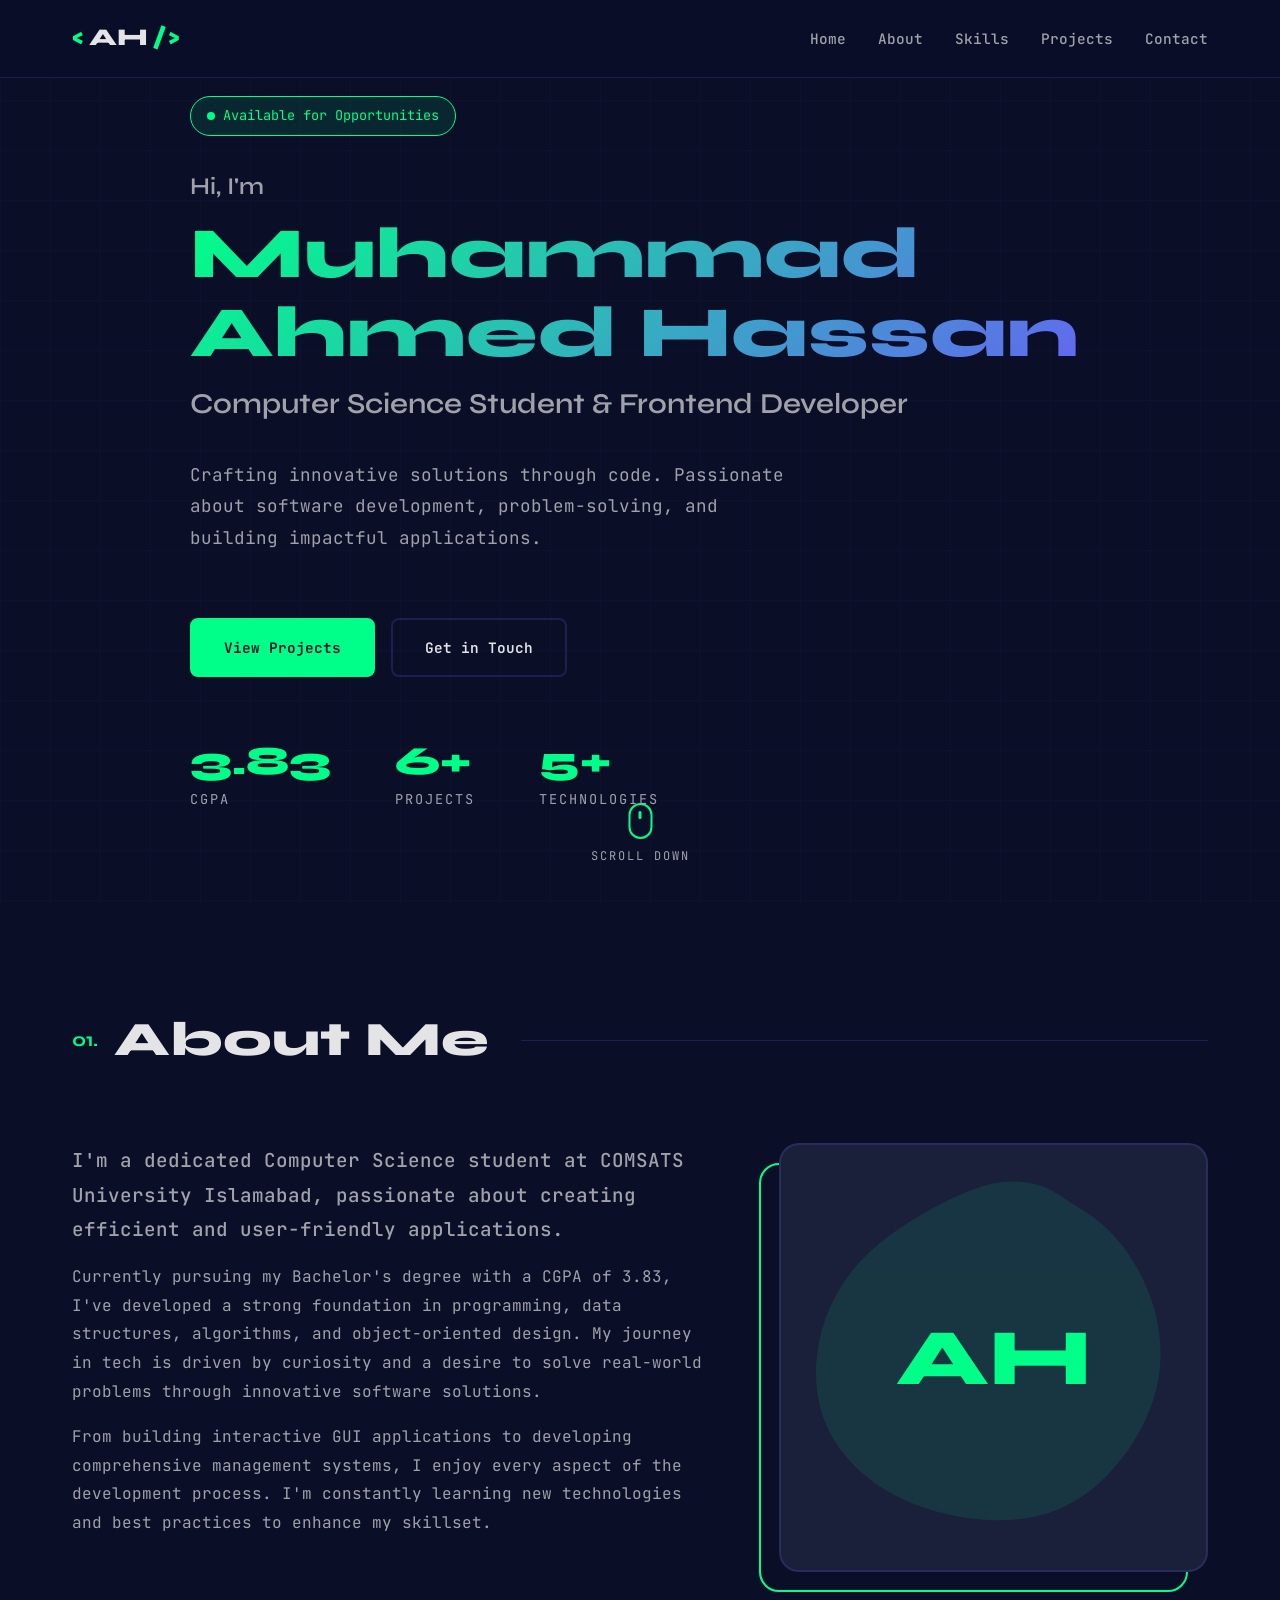
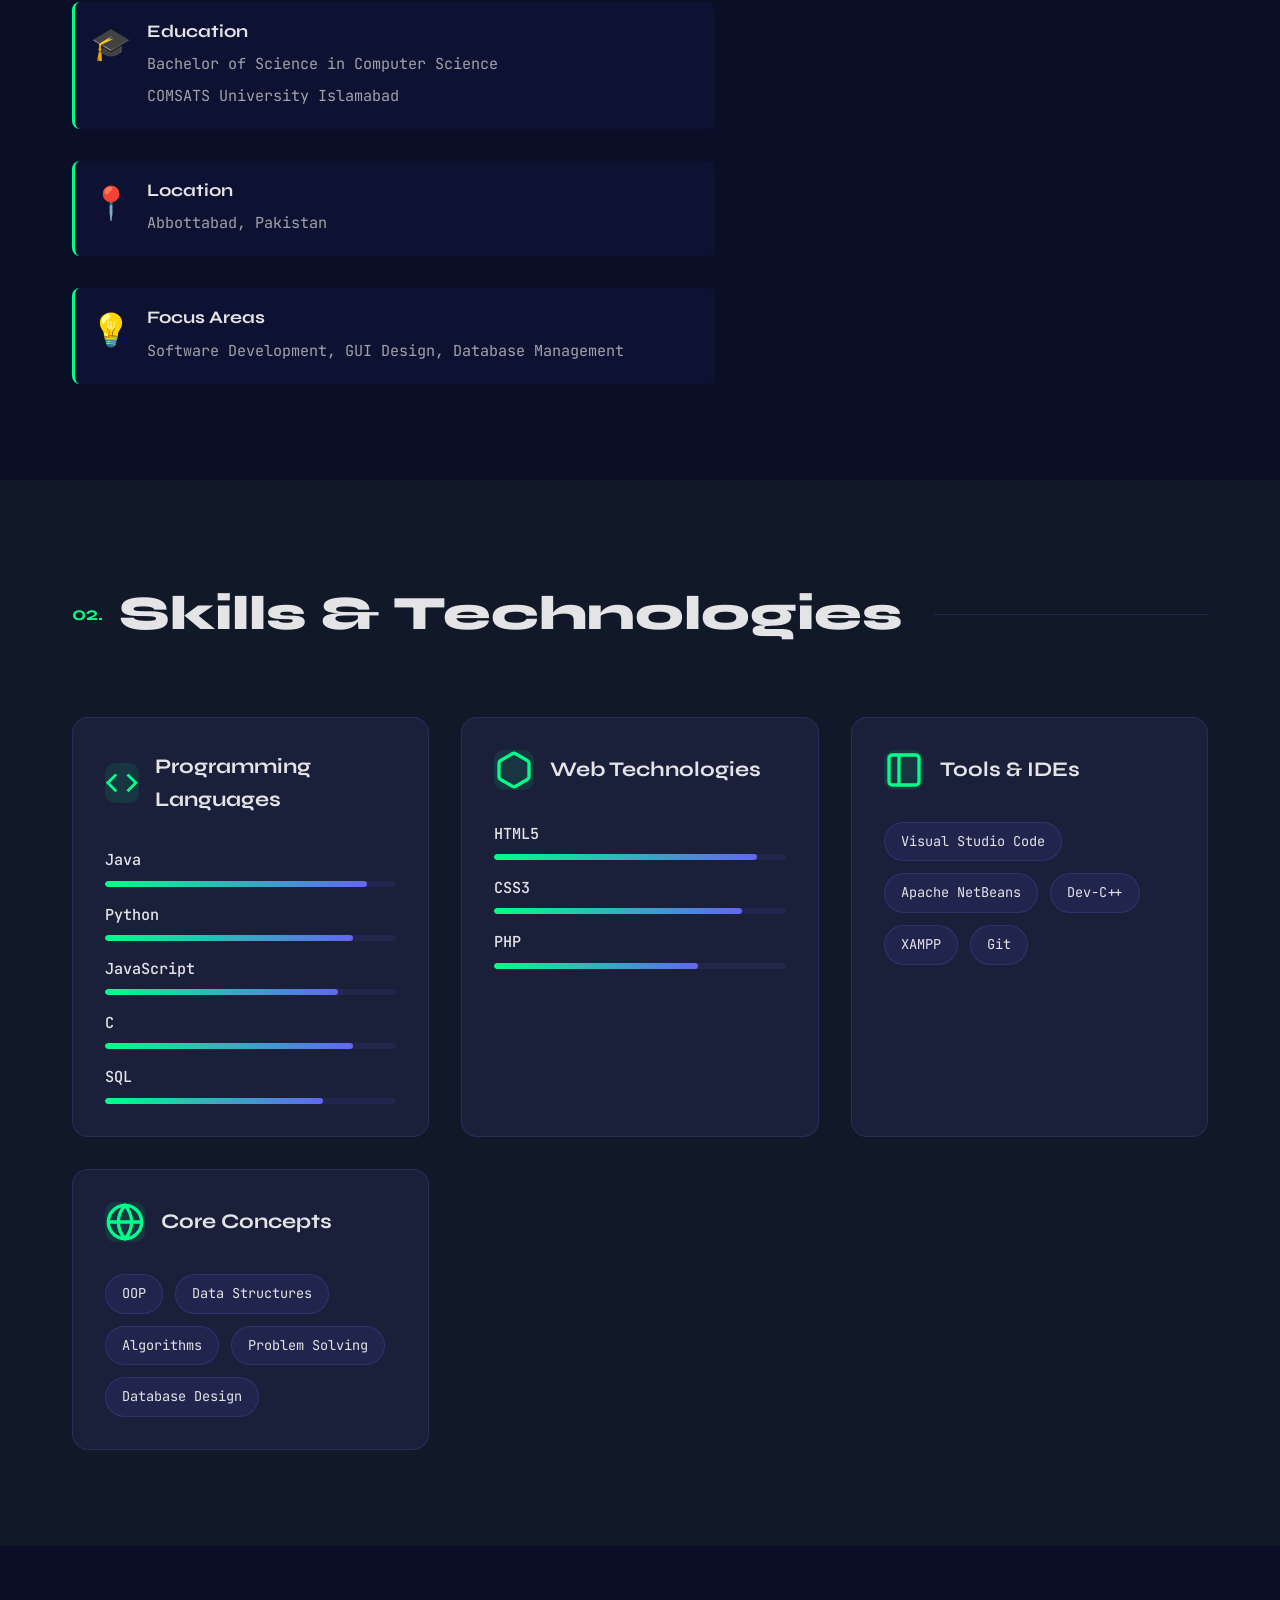
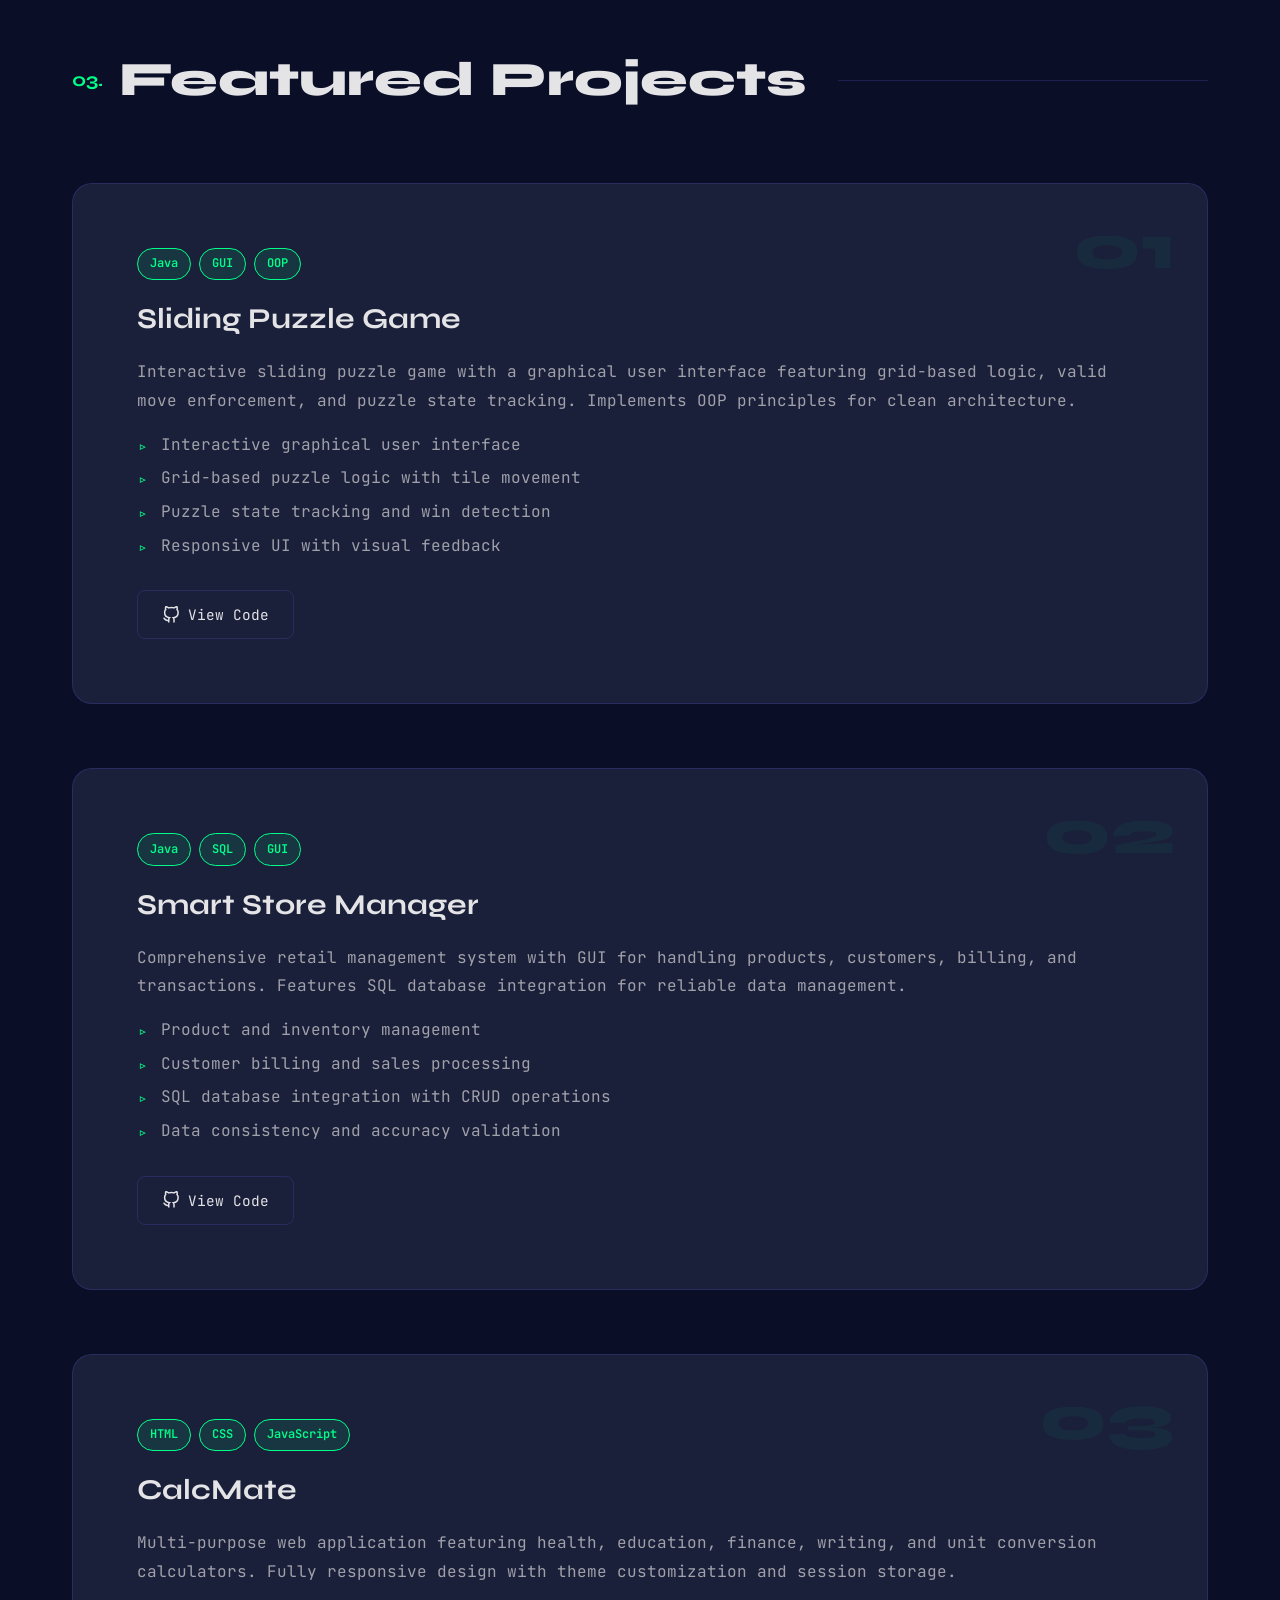
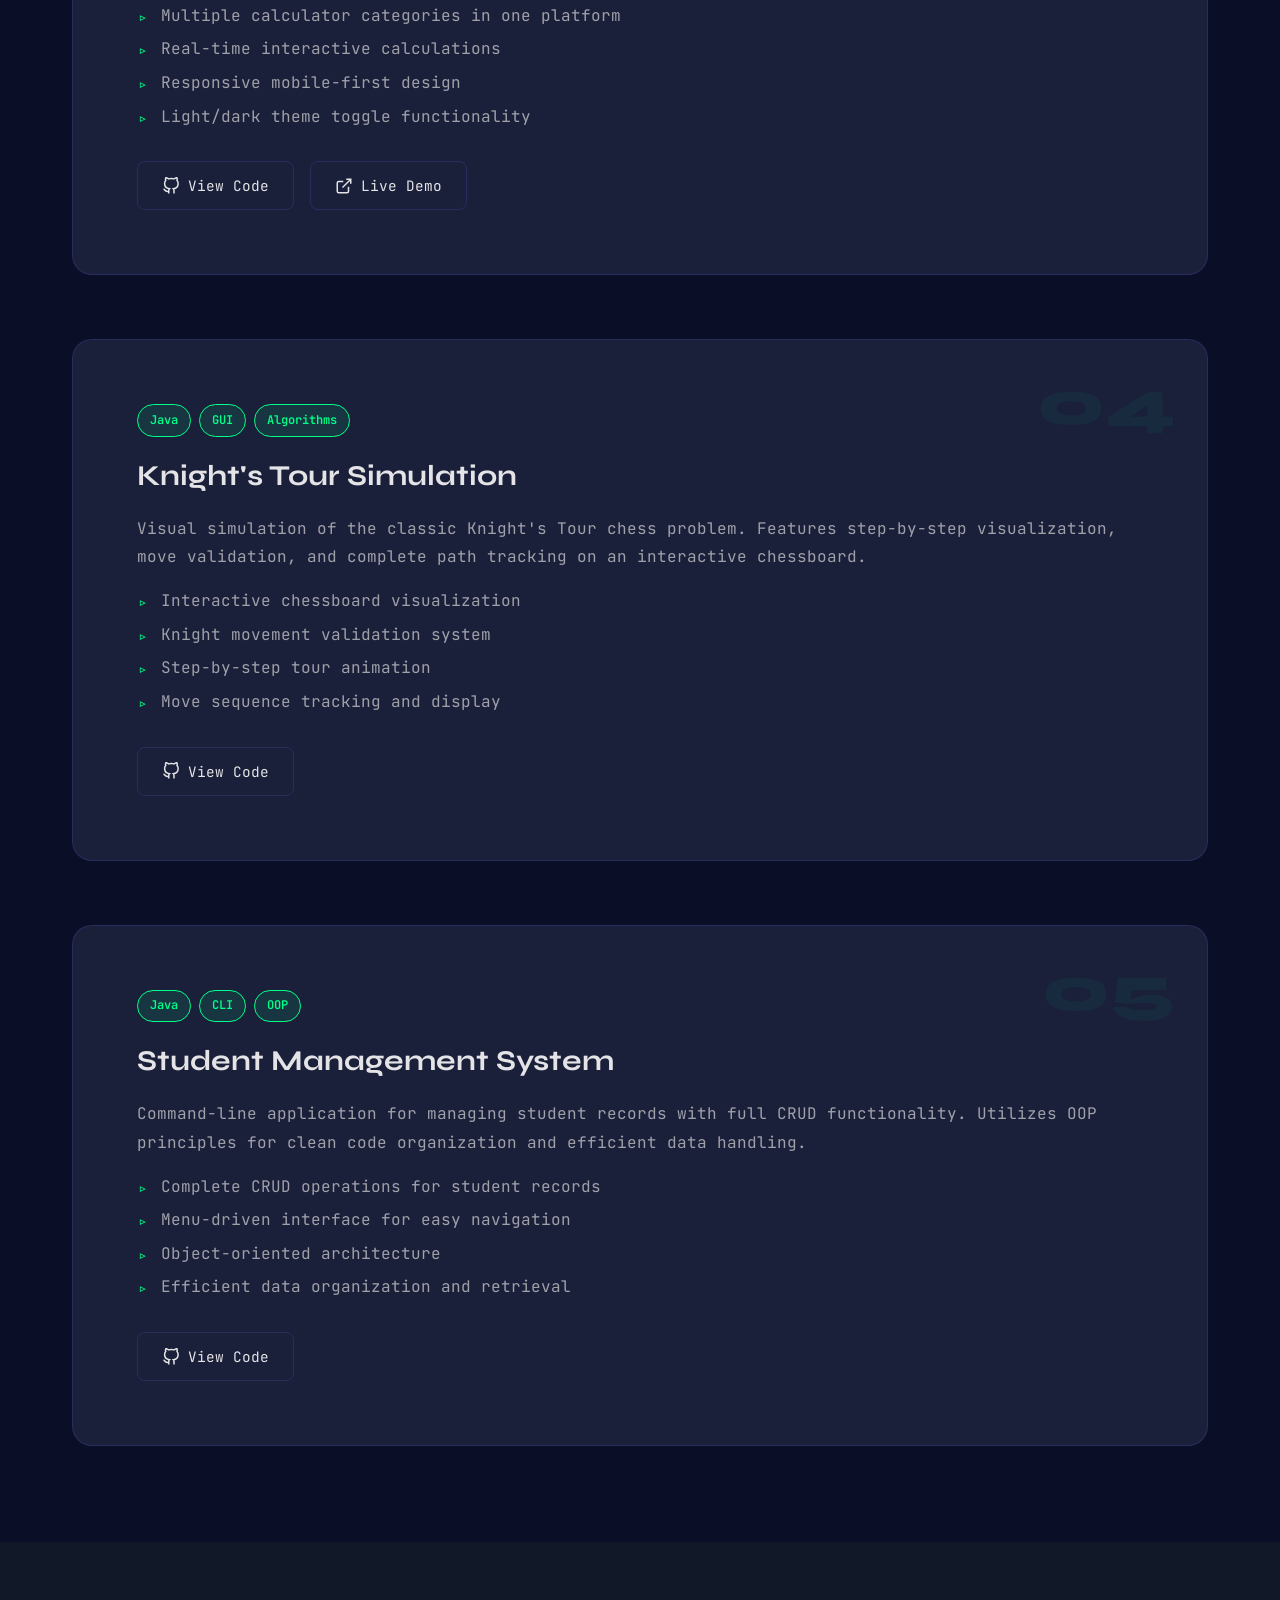
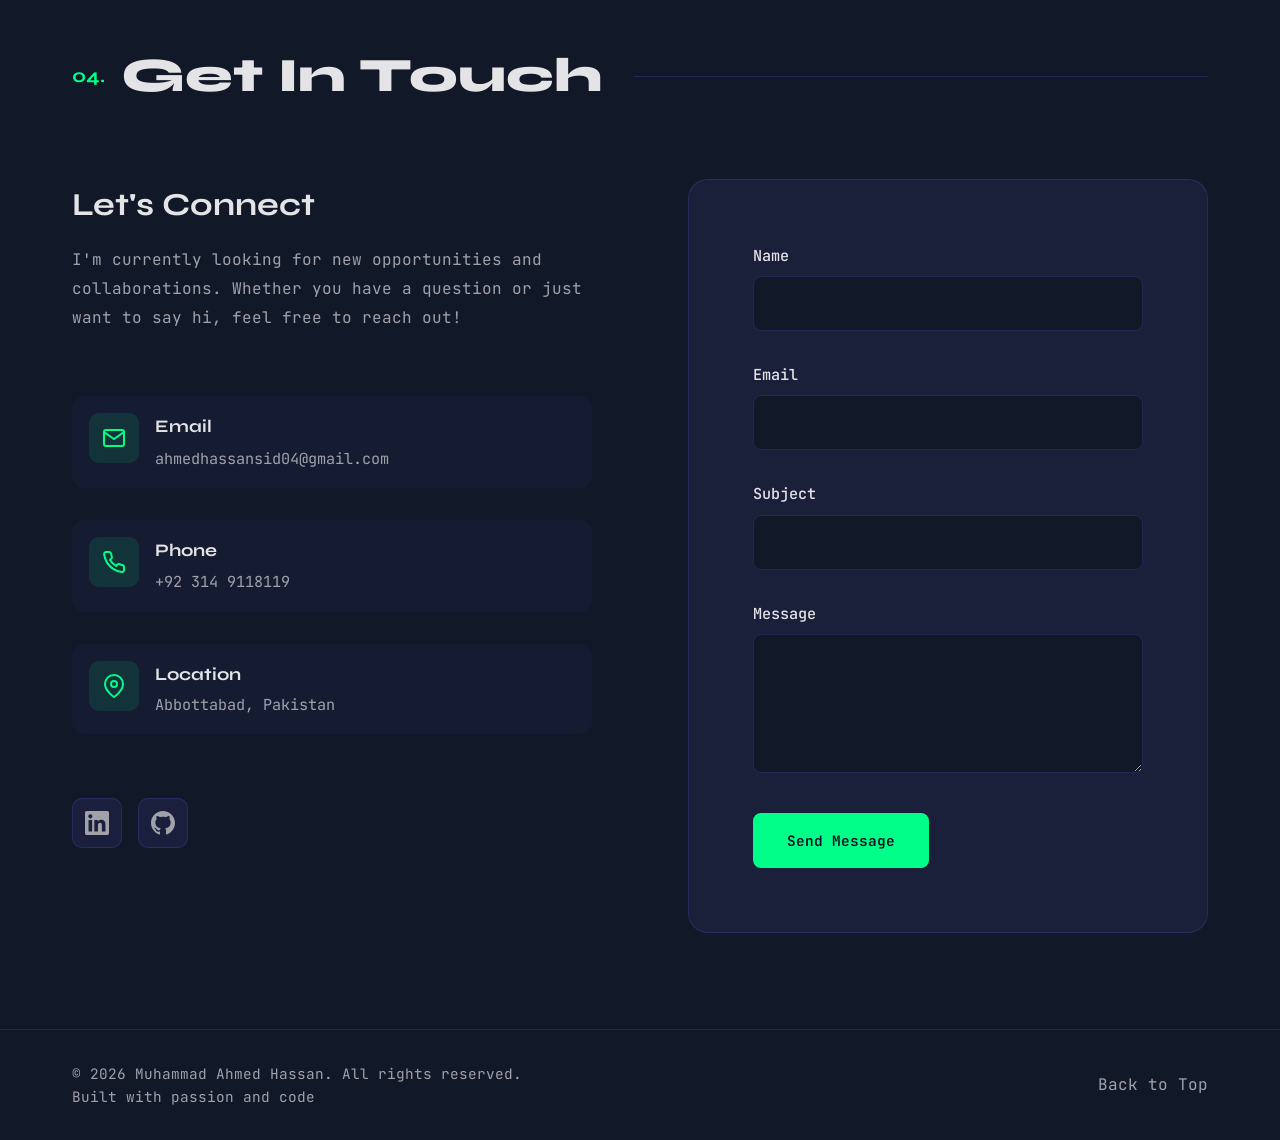
==== commit 9b7e9070: "Initial upload" ====
--- a/index.html
+++ b/index.html
@@ -42,7 +42,7 @@
             <h1 class="hero-title">
                 <span class="title-line">Hi, I'm</span>
                 <span class="title-name">Muhammad Ahmed Hassan</span>
-                <span class="title-role">Computer Science Student & Developer</span>
+                <span class="title-role">Computer Science Student & Frontend Developer</span>
             </h1>
             <p class="hero-description">
                 Crafting innovative solutions through code. Passionate about software development, 
@@ -298,7 +298,7 @@
                             <li>Responsive UI with visual feedback</li>
                         </ul>
                         <div class="project-links">
-                            <a href="#" class="project-link">
+                            <a href="https://github.com/ahmedhassan04/Sliding-Puzzle-Game" class="project-link">
                                 <svg viewBox="0 0 24 24" fill="none" stroke="currentColor" stroke-width="2">
                                     <path d="M9 19c-5 1.5-5-2.5-7-3m14 6v-3.87a3.37 3.37 0 0 0-.94-2.61c3.14-.35 6.44-1.54 6.44-7A5.44 5.44 0 0 0 20 4.77 5.07 5.07 0 0 0 19.91 1S18.73.65 16 2.48a13.38 13.38 0 0 0-7 0C6.27.65 5.09 1 5.09 1A5.07 5.07 0 0 0 5 4.77a5.44 5.44 0 0 0-1.5 3.78c0 5.42 3.3 6.61 6.44 7A3.37 3.37 0 0 0 9 18.13V22"></path>
                                 </svg>
@@ -330,7 +330,7 @@
                             <li>Data consistency and accuracy validation</li>
                         </ul>
                         <div class="project-links">
-                            <a href="#" class="project-link">
+                            <a href="https://github.com/ahmedhassan04/Smart-Store-Manager" class="project-link">
                                 <svg viewBox="0 0 24 24" fill="none" stroke="currentColor" stroke-width="2">
                                     <path d="M9 19c-5 1.5-5-2.5-7-3m14 6v-3.87a3.37 3.37 0 0 0-.94-2.61c3.14-.35 6.44-1.54 6.44-7A5.44 5.44 0 0 0 20 4.77 5.07 5.07 0 0 0 19.91 1S18.73.65 16 2.48a13.38 13.38 0 0 0-7 0C6.27.65 5.09 1 5.09 1A5.07 5.07 0 0 0 5 4.77a5.44 5.44 0 0 0-1.5 3.78c0 5.42 3.3 6.61 6.44 7A3.37 3.37 0 0 0 9 18.13V22"></path>
                                 </svg>
@@ -362,7 +362,7 @@
                             <li>Light/dark theme toggle functionality</li>
                         </ul>
                         <div class="project-links">
-                            <a href="#" class="project-link">
+                            <a href="https://github.com/ahmedhassan04/CalcMate" class="project-link">
                                 <svg viewBox="0 0 24 24" fill="none" stroke="currentColor" stroke-width="2">
                                     <path d="M9 19c-5 1.5-5-2.5-7-3m14 6v-3.87a3.37 3.37 0 0 0-.94-2.61c3.14-.35 6.44-1.54 6.44-7A5.44 5.44 0 0 0 20 4.77 5.07 5.07 0 0 0 19.91 1S18.73.65 16 2.48a13.38 13.38 0 0 0-7 0C6.27.65 5.09 1 5.09 1A5.07 5.07 0 0 0 5 4.77a5.44 5.44 0 0 0-1.5 3.78c0 5.42 3.3 6.61 6.44 7A3.37 3.37 0 0 0 9 18.13V22"></path>
                                 </svg>
@@ -402,7 +402,7 @@
                             <li>Move sequence tracking and display</li>
                         </ul>
                         <div class="project-links">
-                            <a href="#" class="project-link">
+                            <a href="https://github.com/ahmedhassan04/Knight-Tour-GUI" class="project-link">
                                 <svg viewBox="0 0 24 24" fill="none" stroke="currentColor" stroke-width="2">
                                     <path d="M9 19c-5 1.5-5-2.5-7-3m14 6v-3.87a3.37 3.37 0 0 0-.94-2.61c3.14-.35 6.44-1.54 6.44-7A5.44 5.44 0 0 0 20 4.77 5.07 5.07 0 0 0 19.91 1S18.73.65 16 2.48a13.38 13.38 0 0 0-7 0C6.27.65 5.09 1 5.09 1A5.07 5.07 0 0 0 5 4.77a5.44 5.44 0 0 0-1.5 3.78c0 5.42 3.3 6.61 6.44 7A3.37 3.37 0 0 0 9 18.13V22"></path>
                                 </svg>
@@ -434,7 +434,7 @@
                             <li>Efficient data organization and retrieval</li>
                         </ul>
                         <div class="project-links">
-                            <a href="#" class="project-link">
+                            <a href="https://github.com/ahmedhassan04/Student-Management-System" class="project-link">
                                 <svg viewBox="0 0 24 24" fill="none" stroke="currentColor" stroke-width="2">
                                     <path d="M9 19c-5 1.5-5-2.5-7-3m14 6v-3.87a3.37 3.37 0 0 0-.94-2.61c3.14-.35 6.44-1.54 6.44-7A5.44 5.44 0 0 0 20 4.77 5.07 5.07 0 0 0 19.91 1S18.73.65 16 2.48a13.38 13.38 0 0 0-7 0C6.27.65 5.09 1 5.09 1A5.07 5.07 0 0 0 5 4.77a5.44 5.44 0 0 0-1.5 3.78c0 5.42 3.3 6.61 6.44 7A3.37 3.37 0 0 0 9 18.13V22"></path>
                                 </svg>
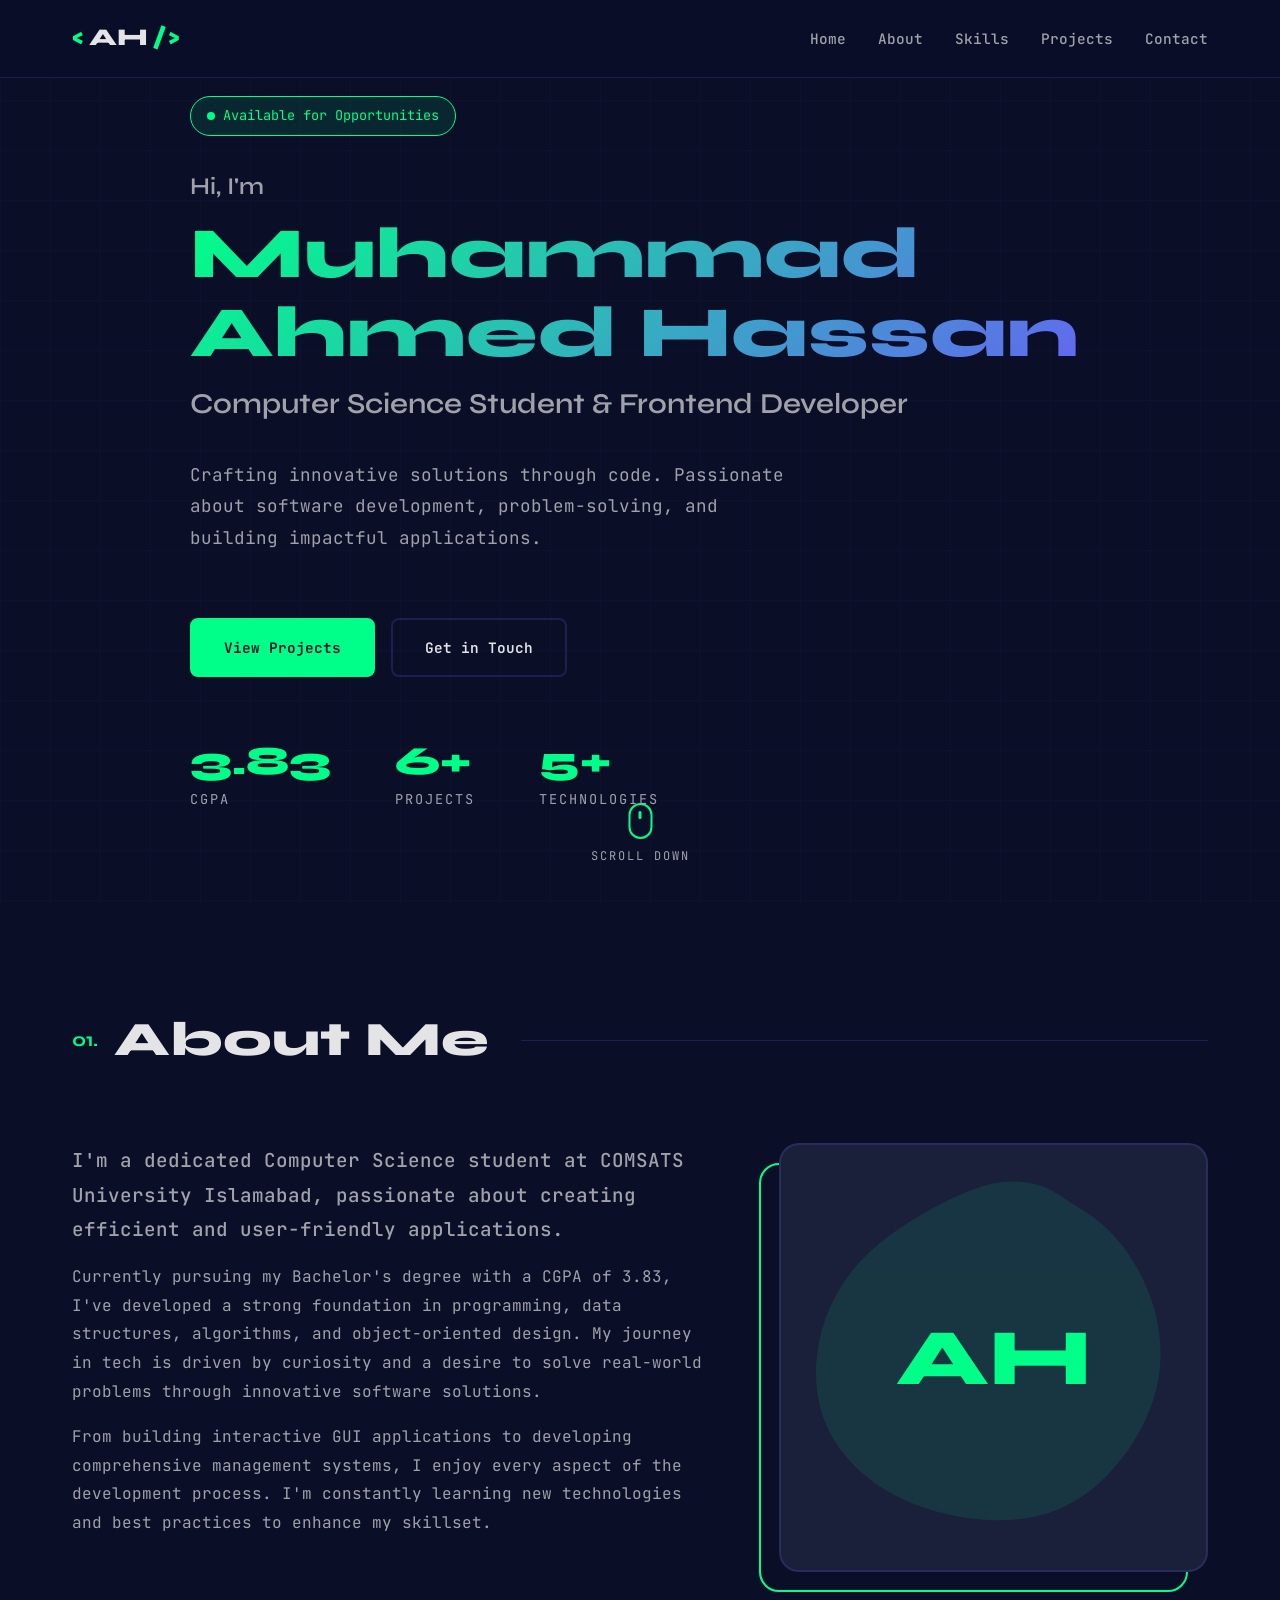
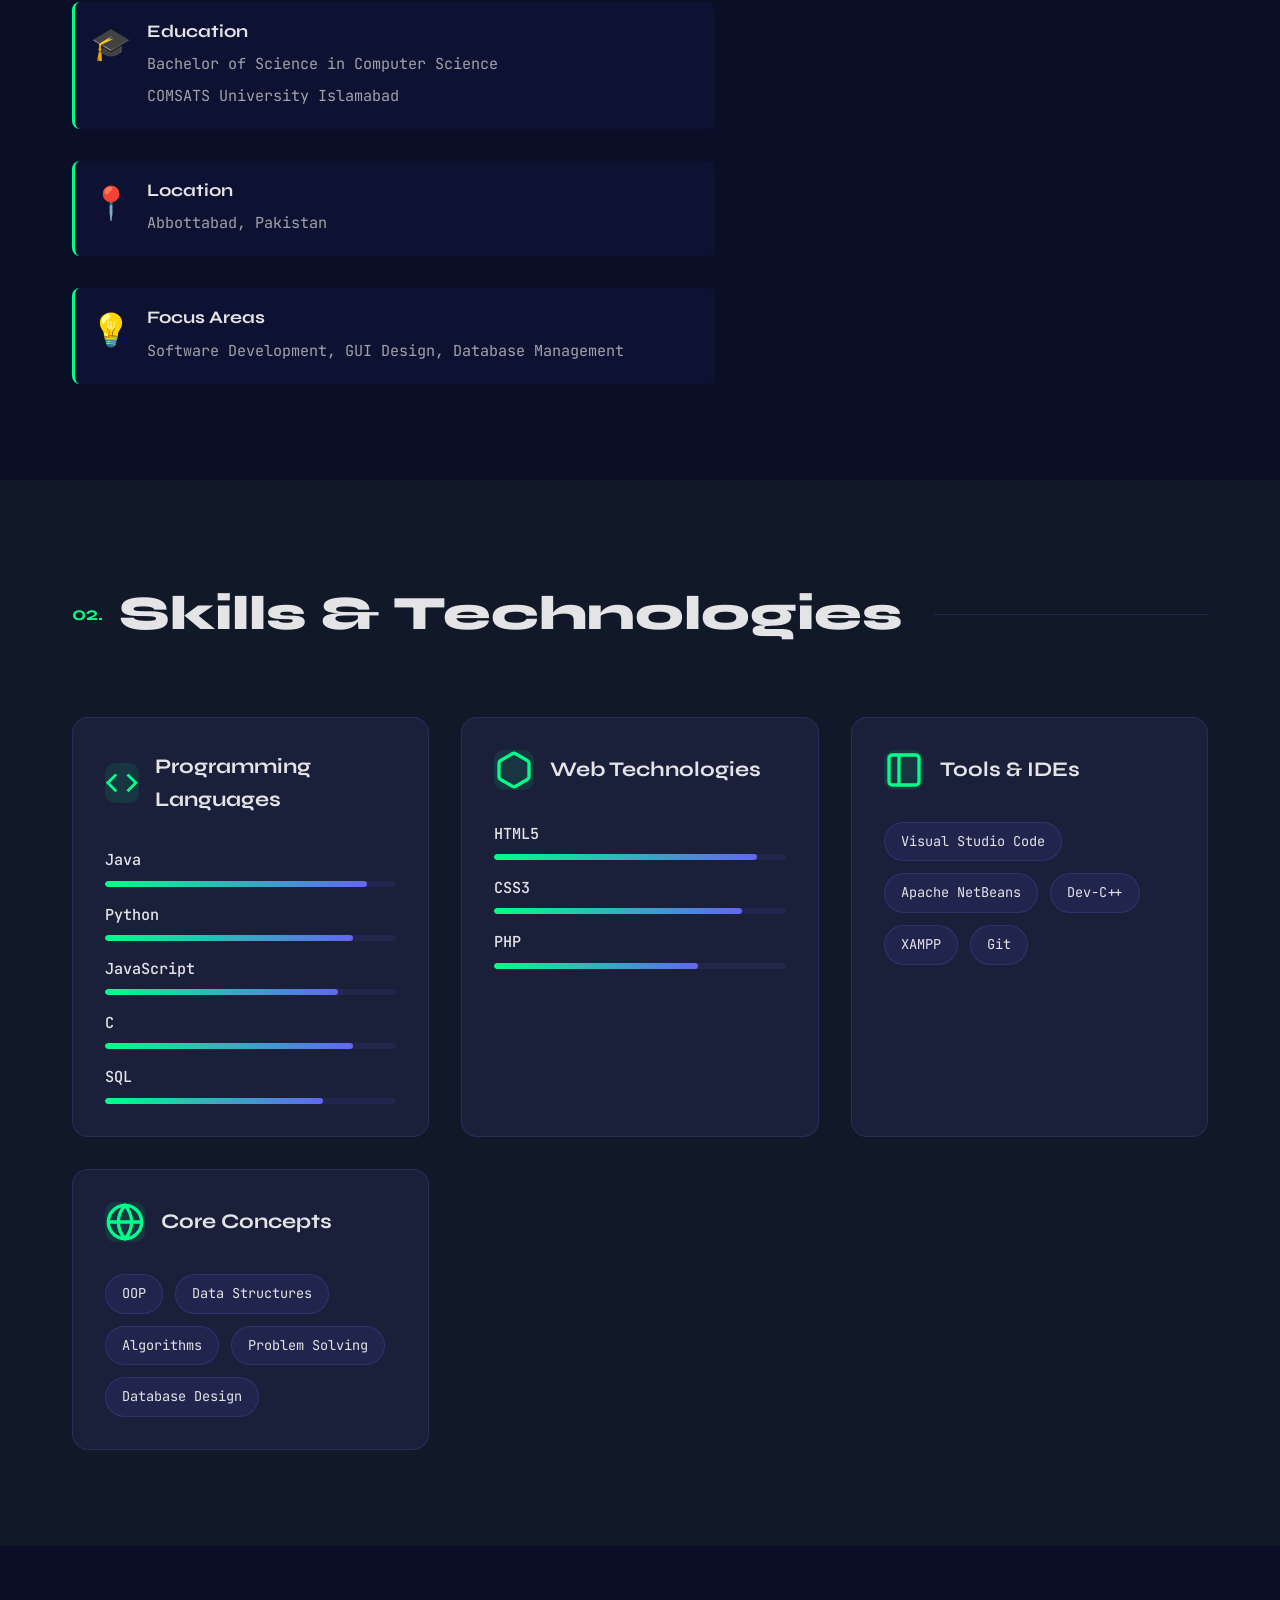
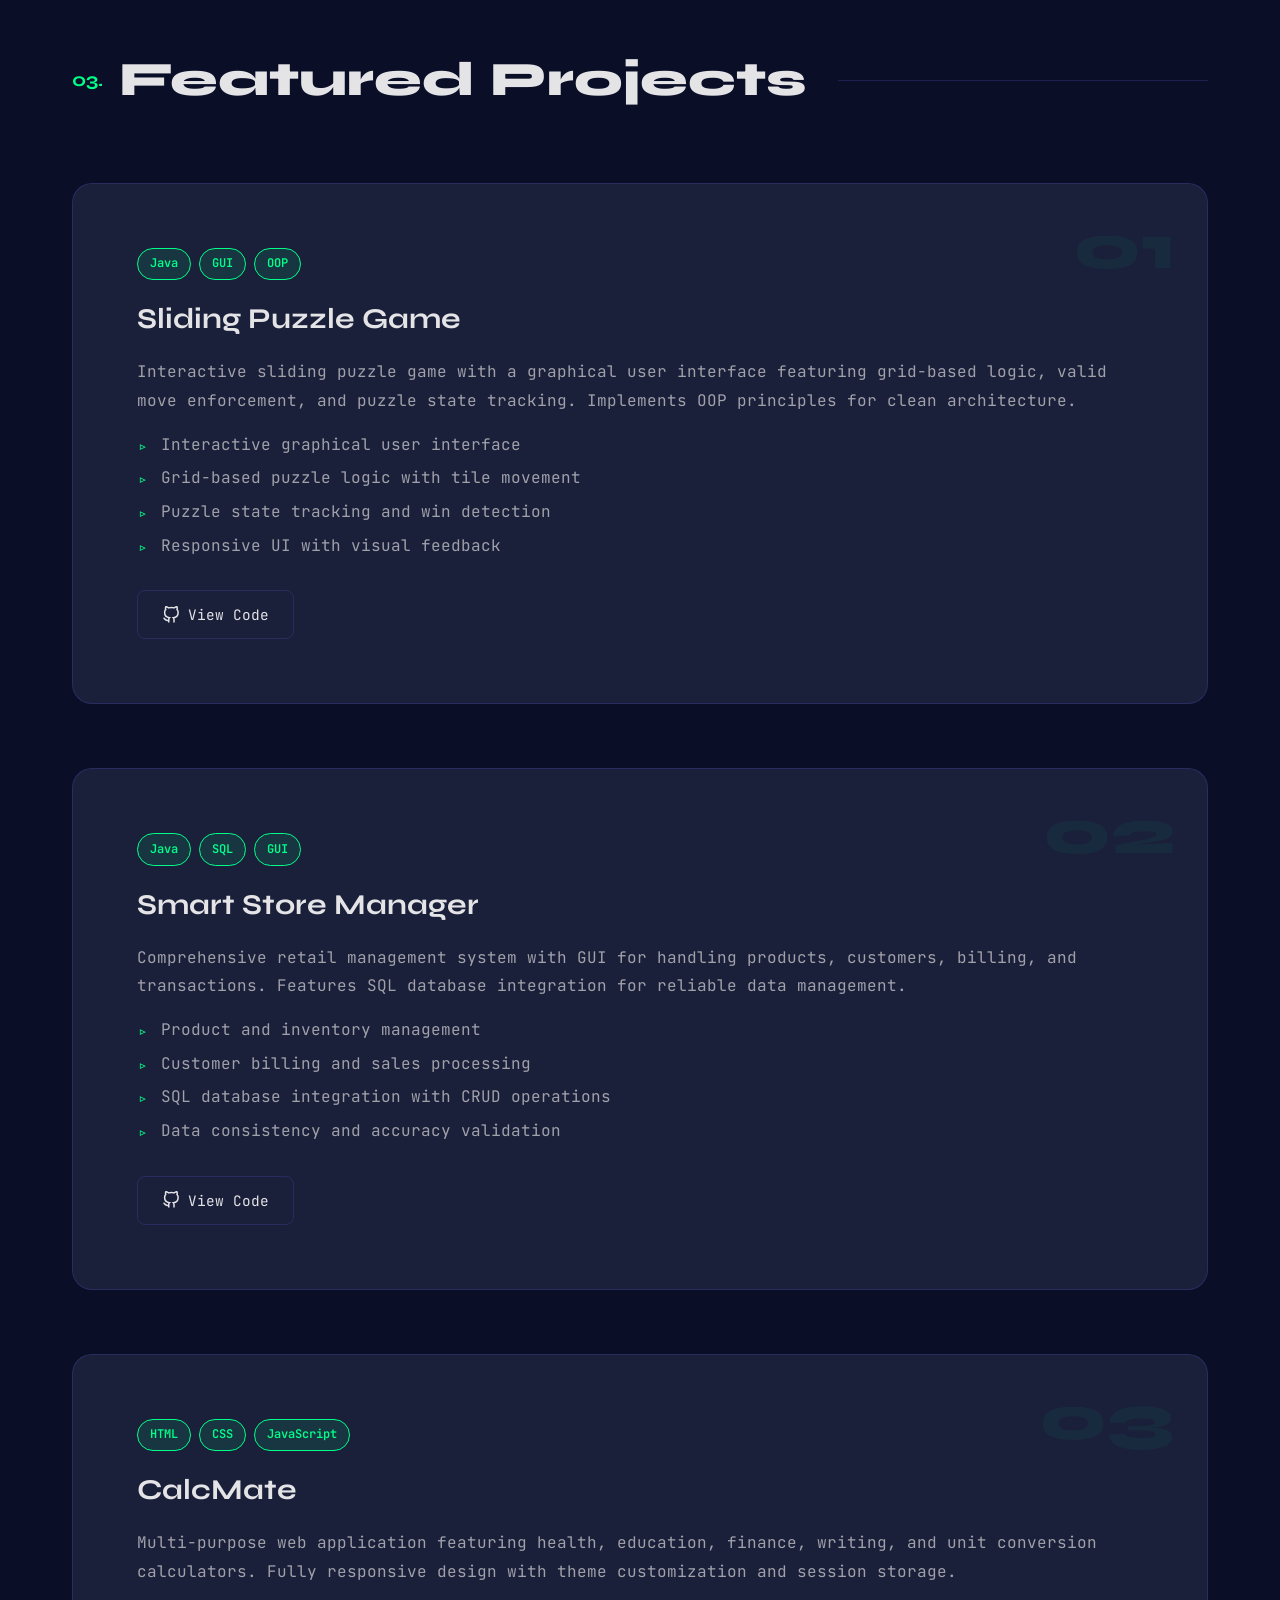
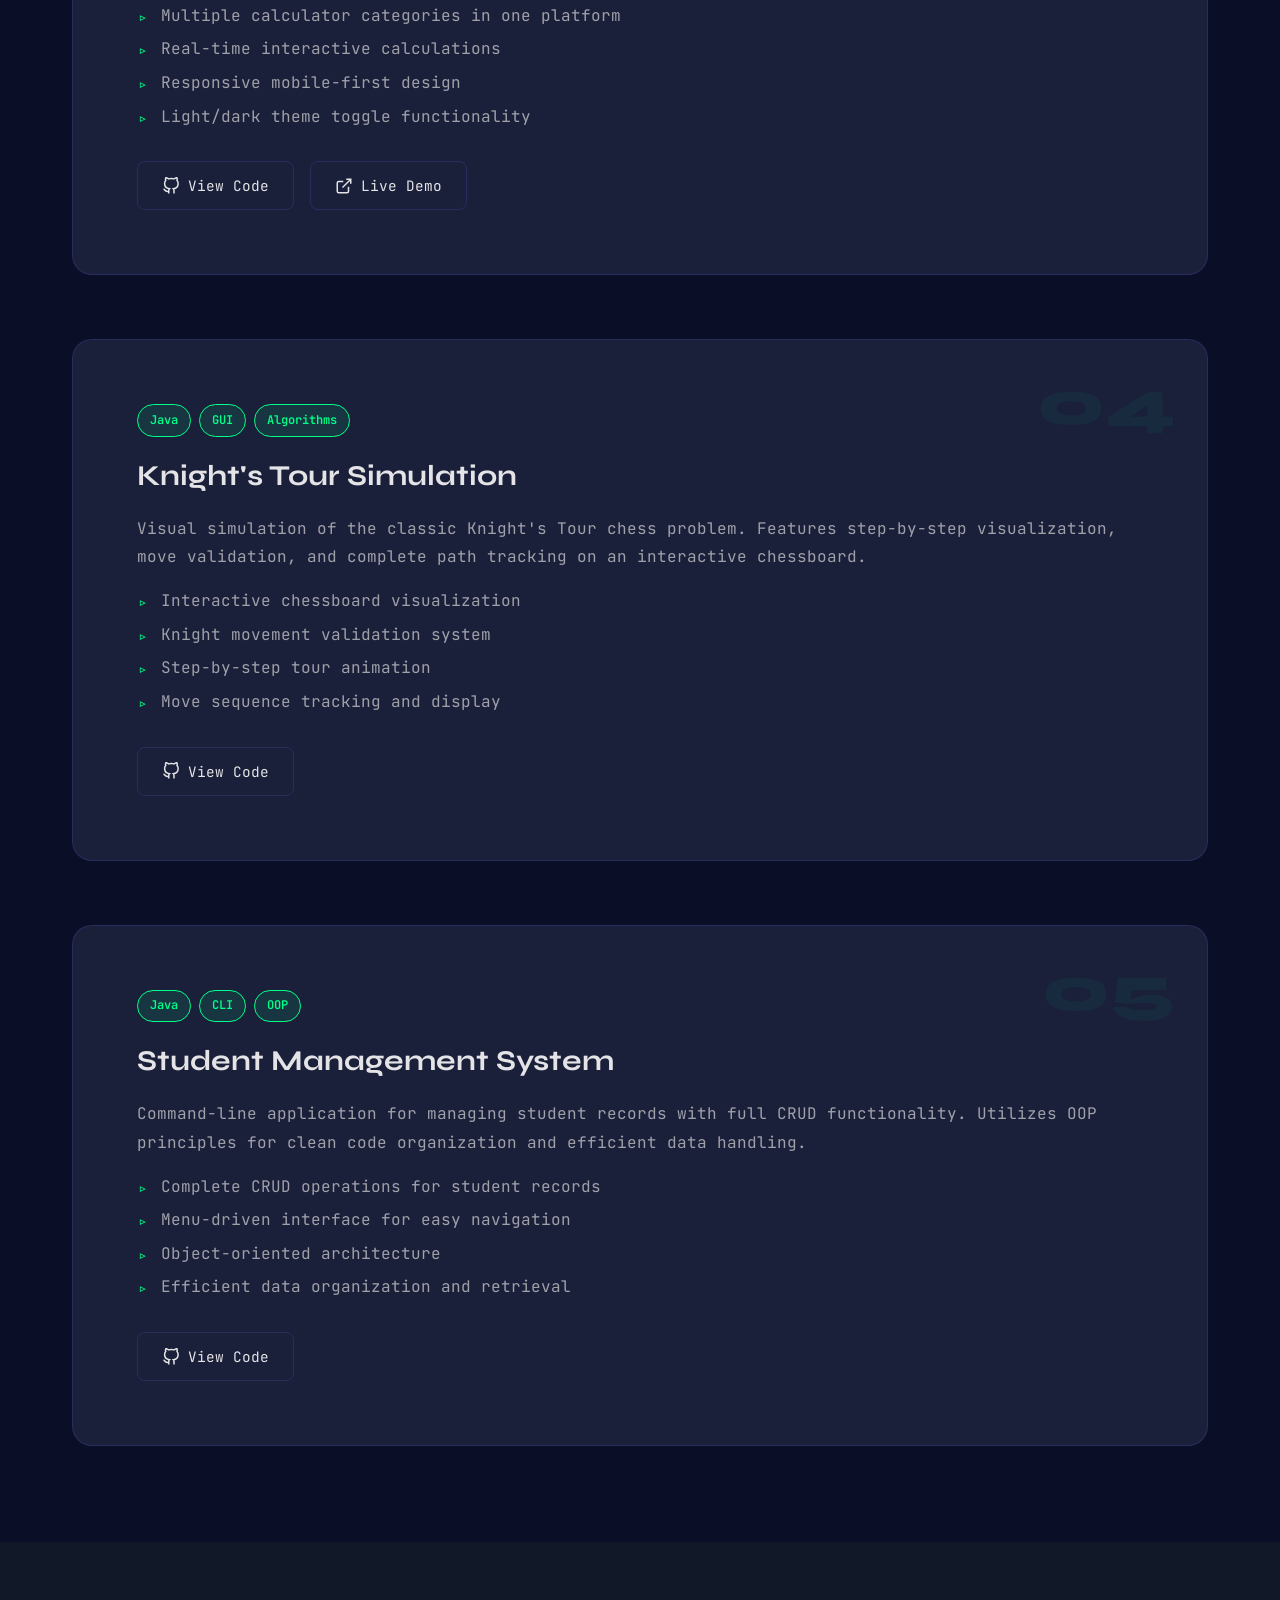
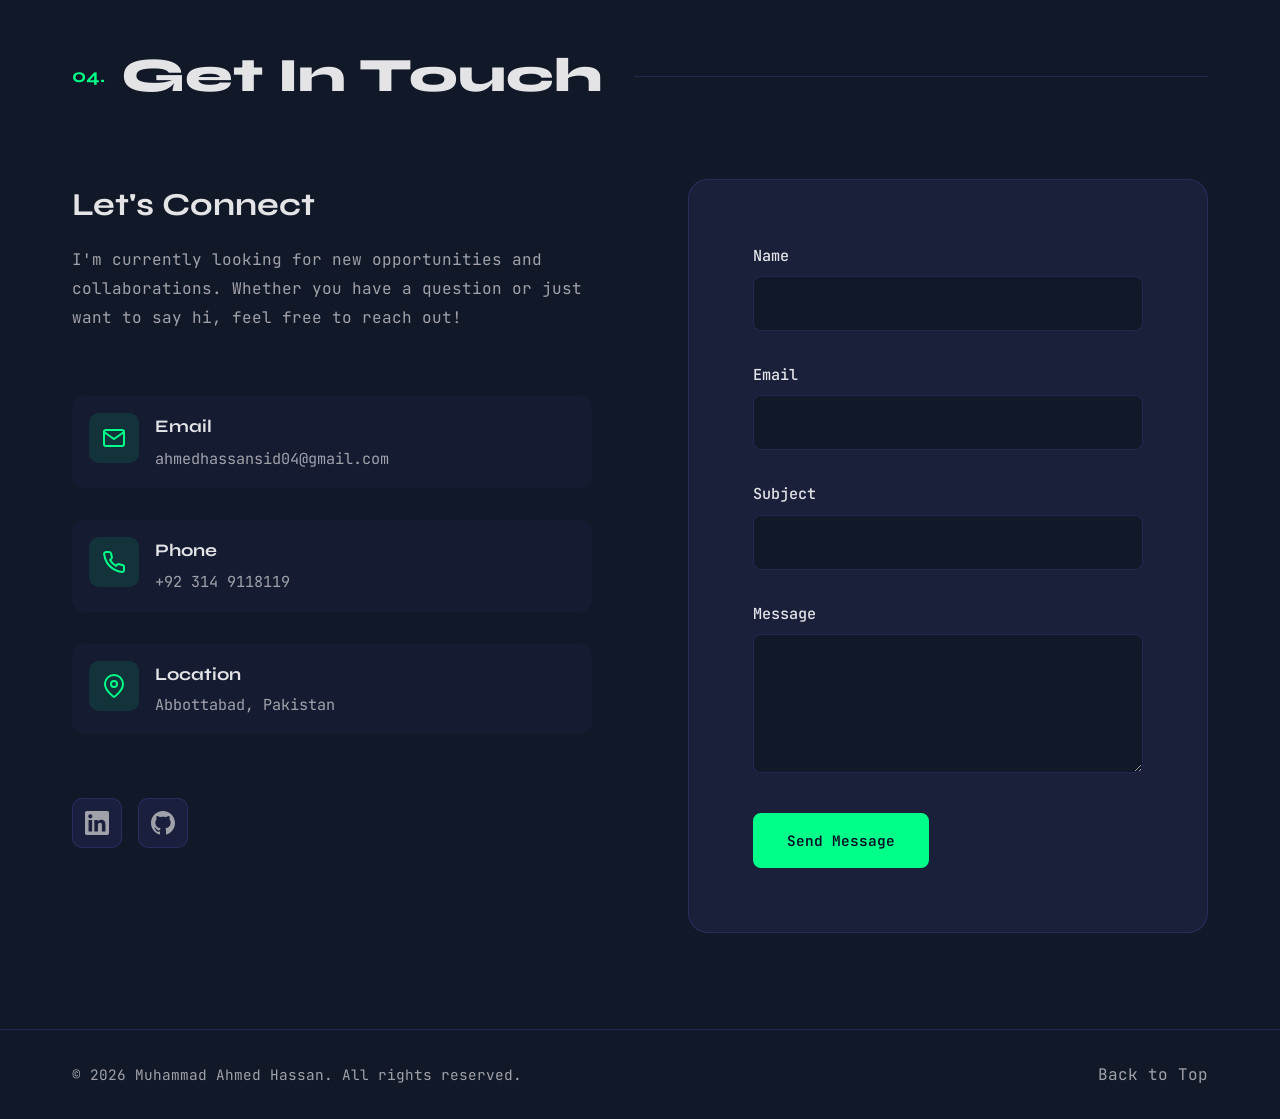
==== commit d12b7132: "Updated" ====
--- a/index.html
+++ b/index.html
@@ -543,7 +543,6 @@
             <div class="footer-content">
                 <div class="footer-text">
                     <p>&copy; 2026 Muhammad Ahmed Hassan. All rights reserved.</p>
-                    <p>Built with passion and code</p>
                 </div>
                 <div class="footer-links">
                     <a href="#home">Back to Top</a>
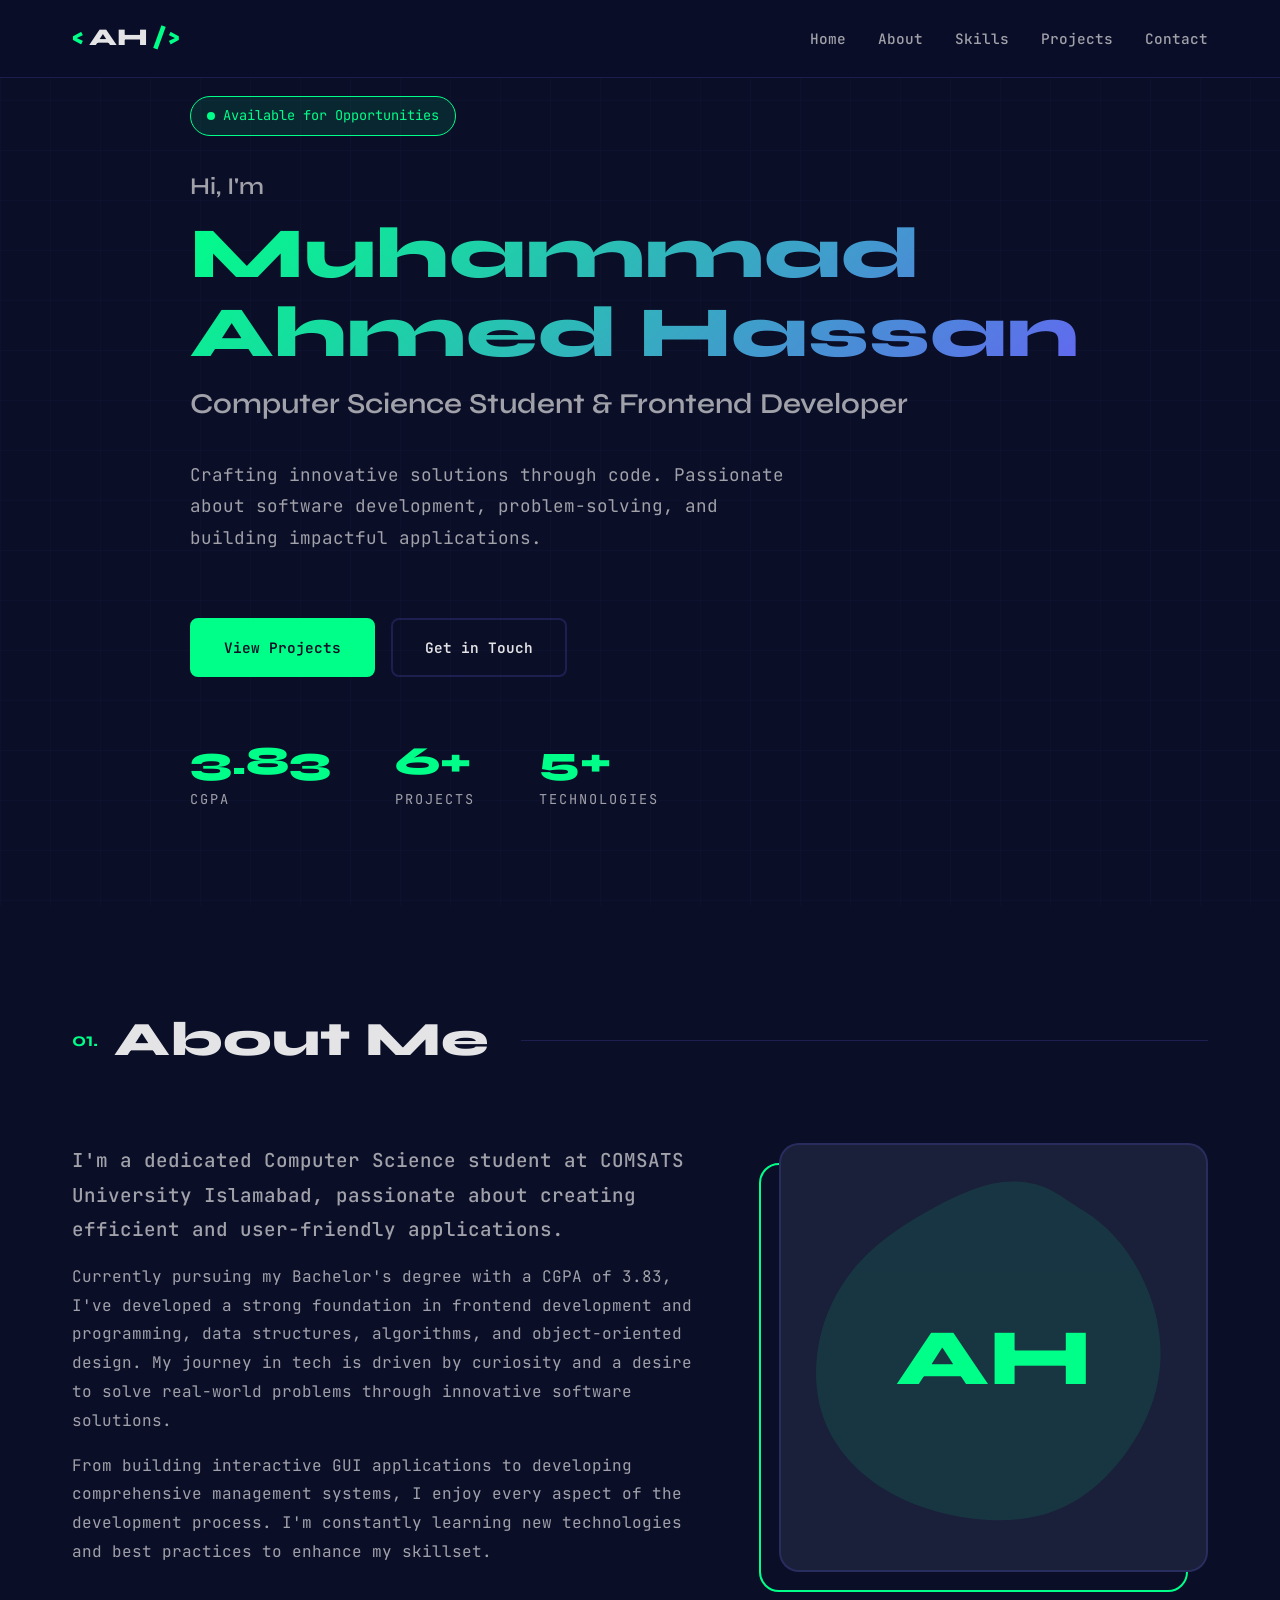
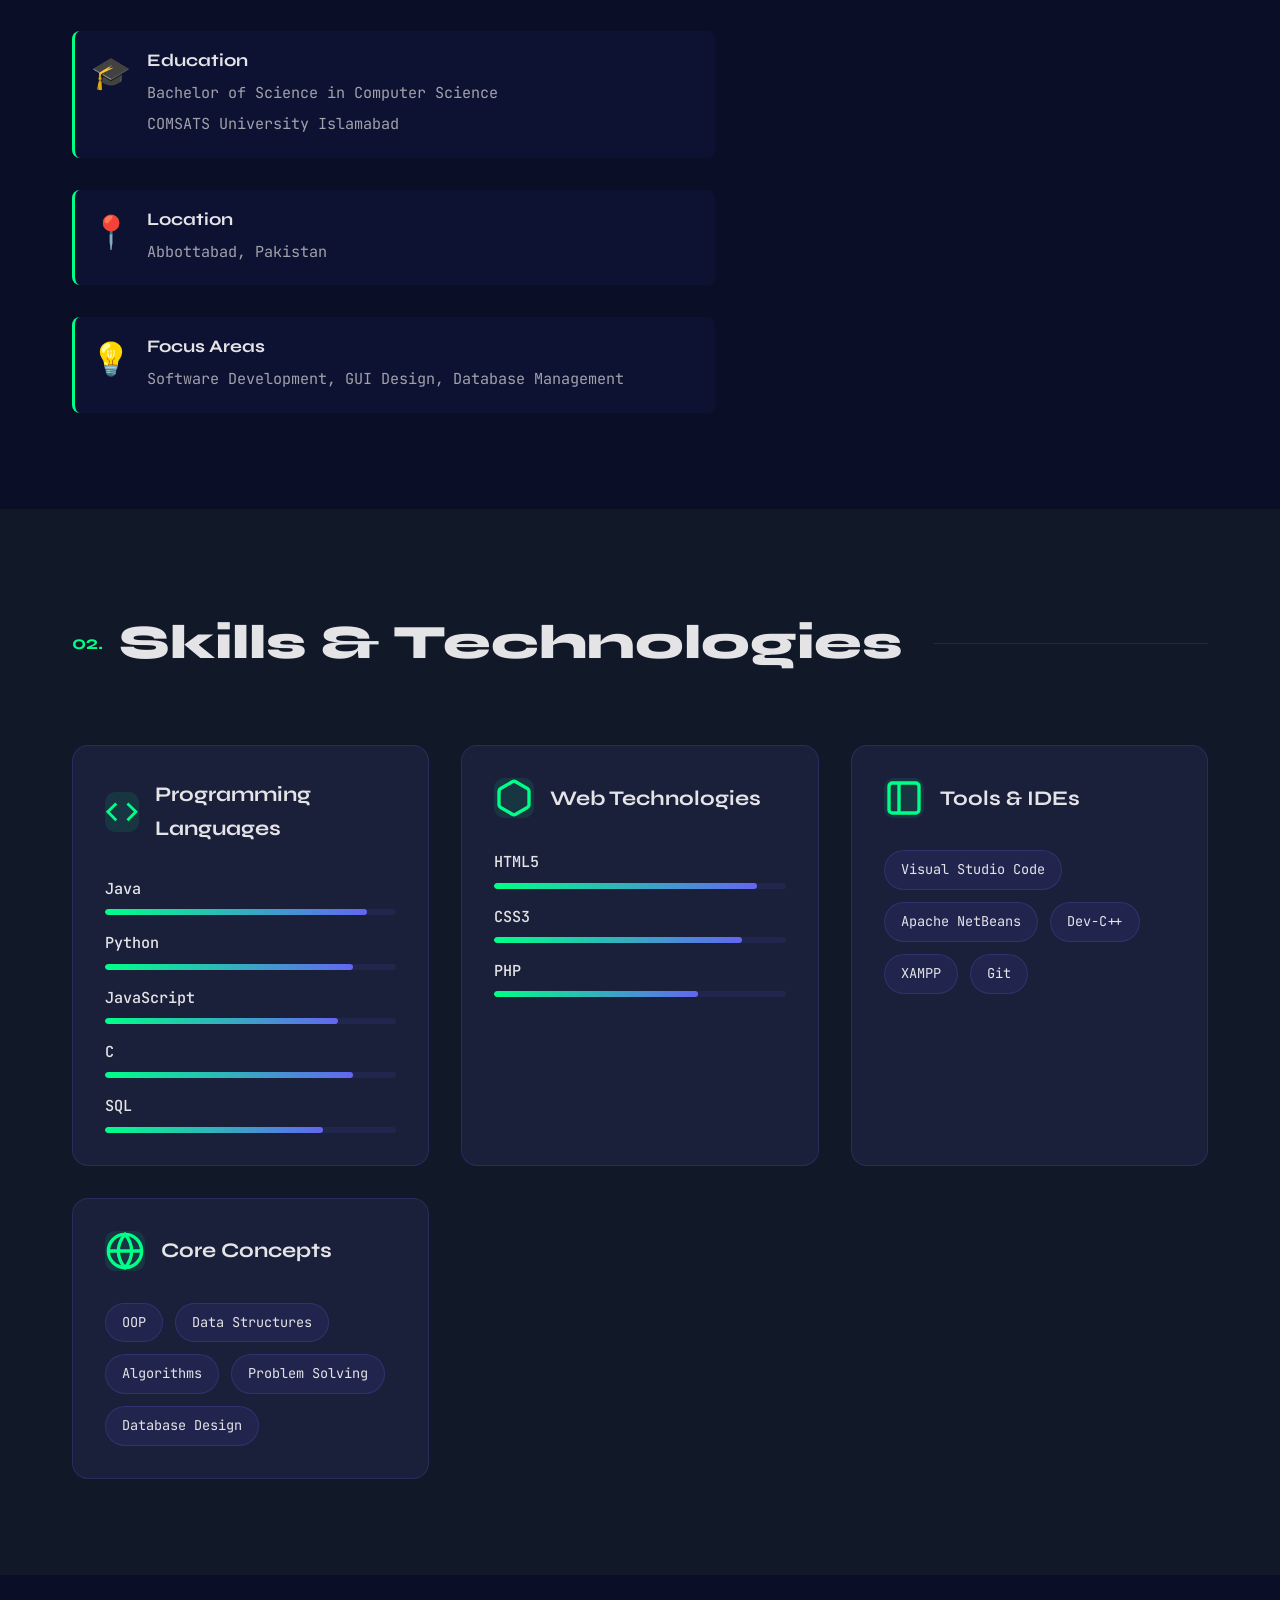
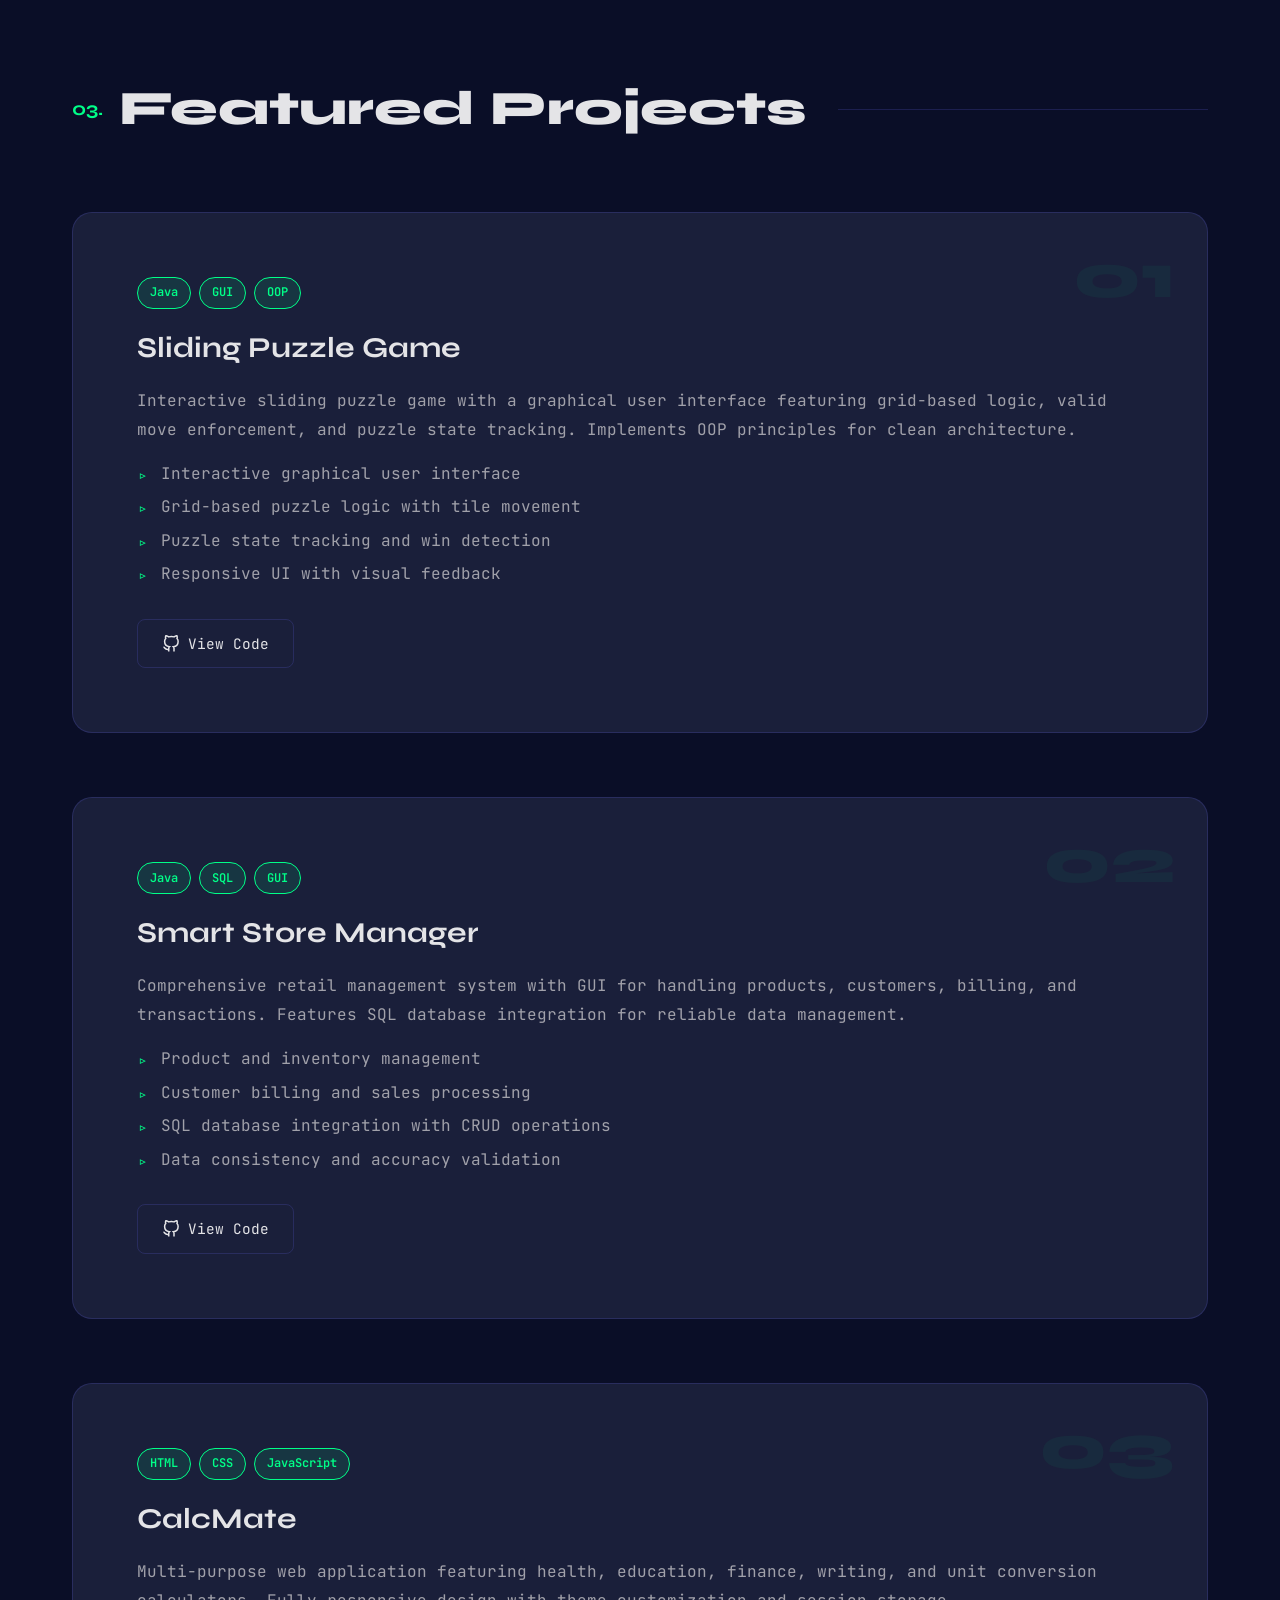
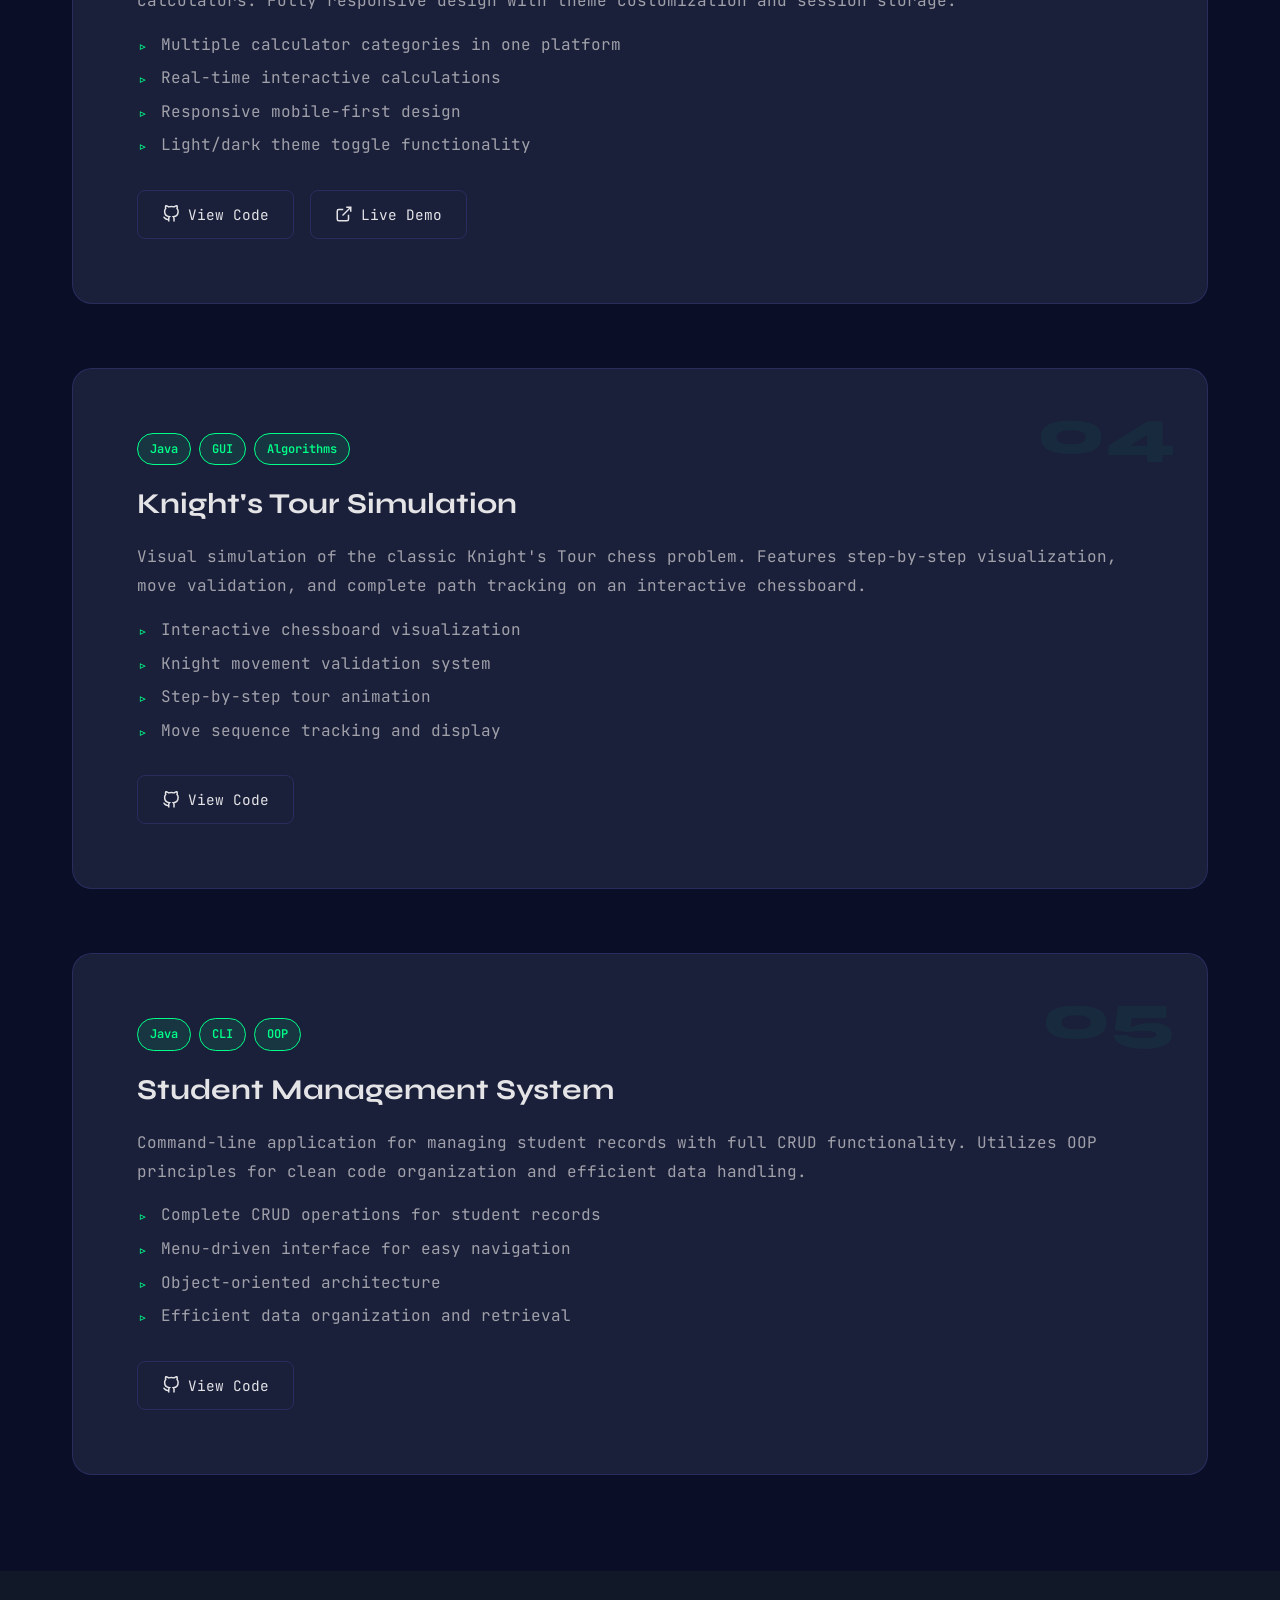
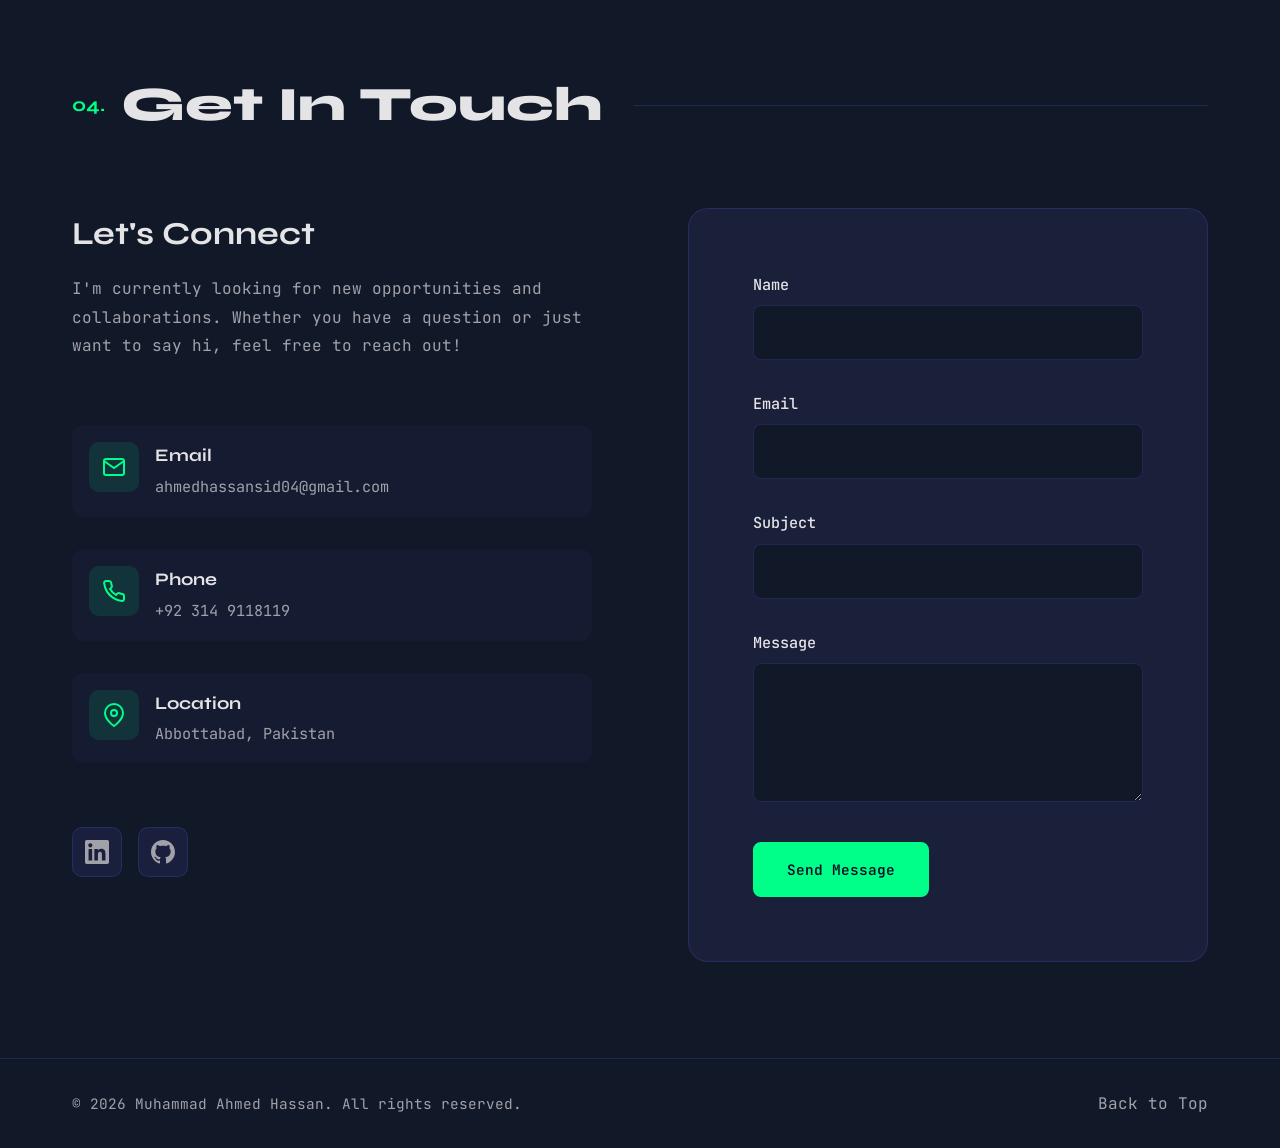
==== commit 544534d6: "Updated" ====
--- a/index.html
+++ b/index.html
@@ -67,12 +67,6 @@
                 </div>
             </div>
         </div>
-        <div class="scroll-indicator">
-            <div class="mouse">
-                <div class="wheel"></div>
-            </div>
-            <span>Scroll Down</span>
-        </div>
     </section>
 
     <!-- About Section -->
@@ -91,7 +85,7 @@
                     </p>
                     <p>
                         Currently pursuing my Bachelor's degree with a CGPA of 3.83, I've developed 
-                        a strong foundation in programming, data structures, algorithms, and 
+                        a strong foundation in frontend development and programming, data structures, algorithms, and 
                         object-oriented design. My journey in tech is driven by curiosity and 
                         a desire to solve real-world problems through innovative software solutions.
                     </p>
